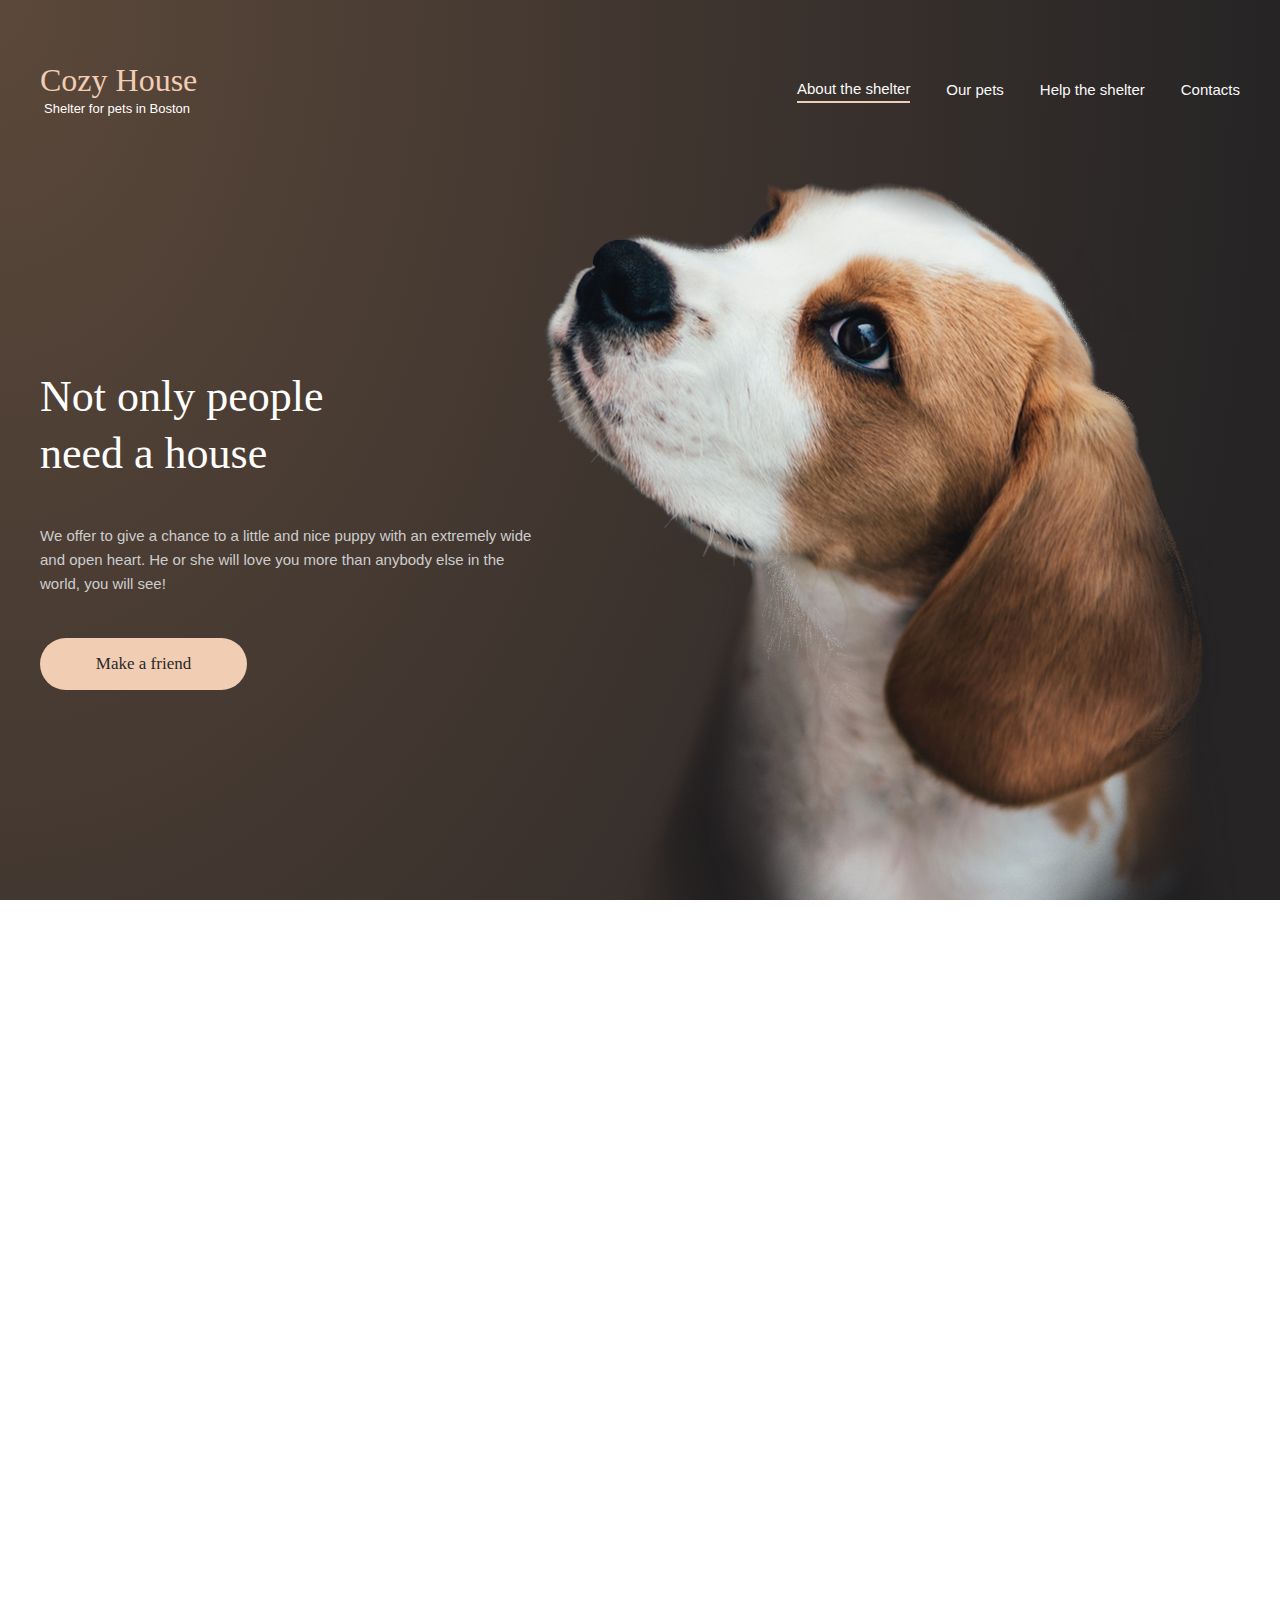
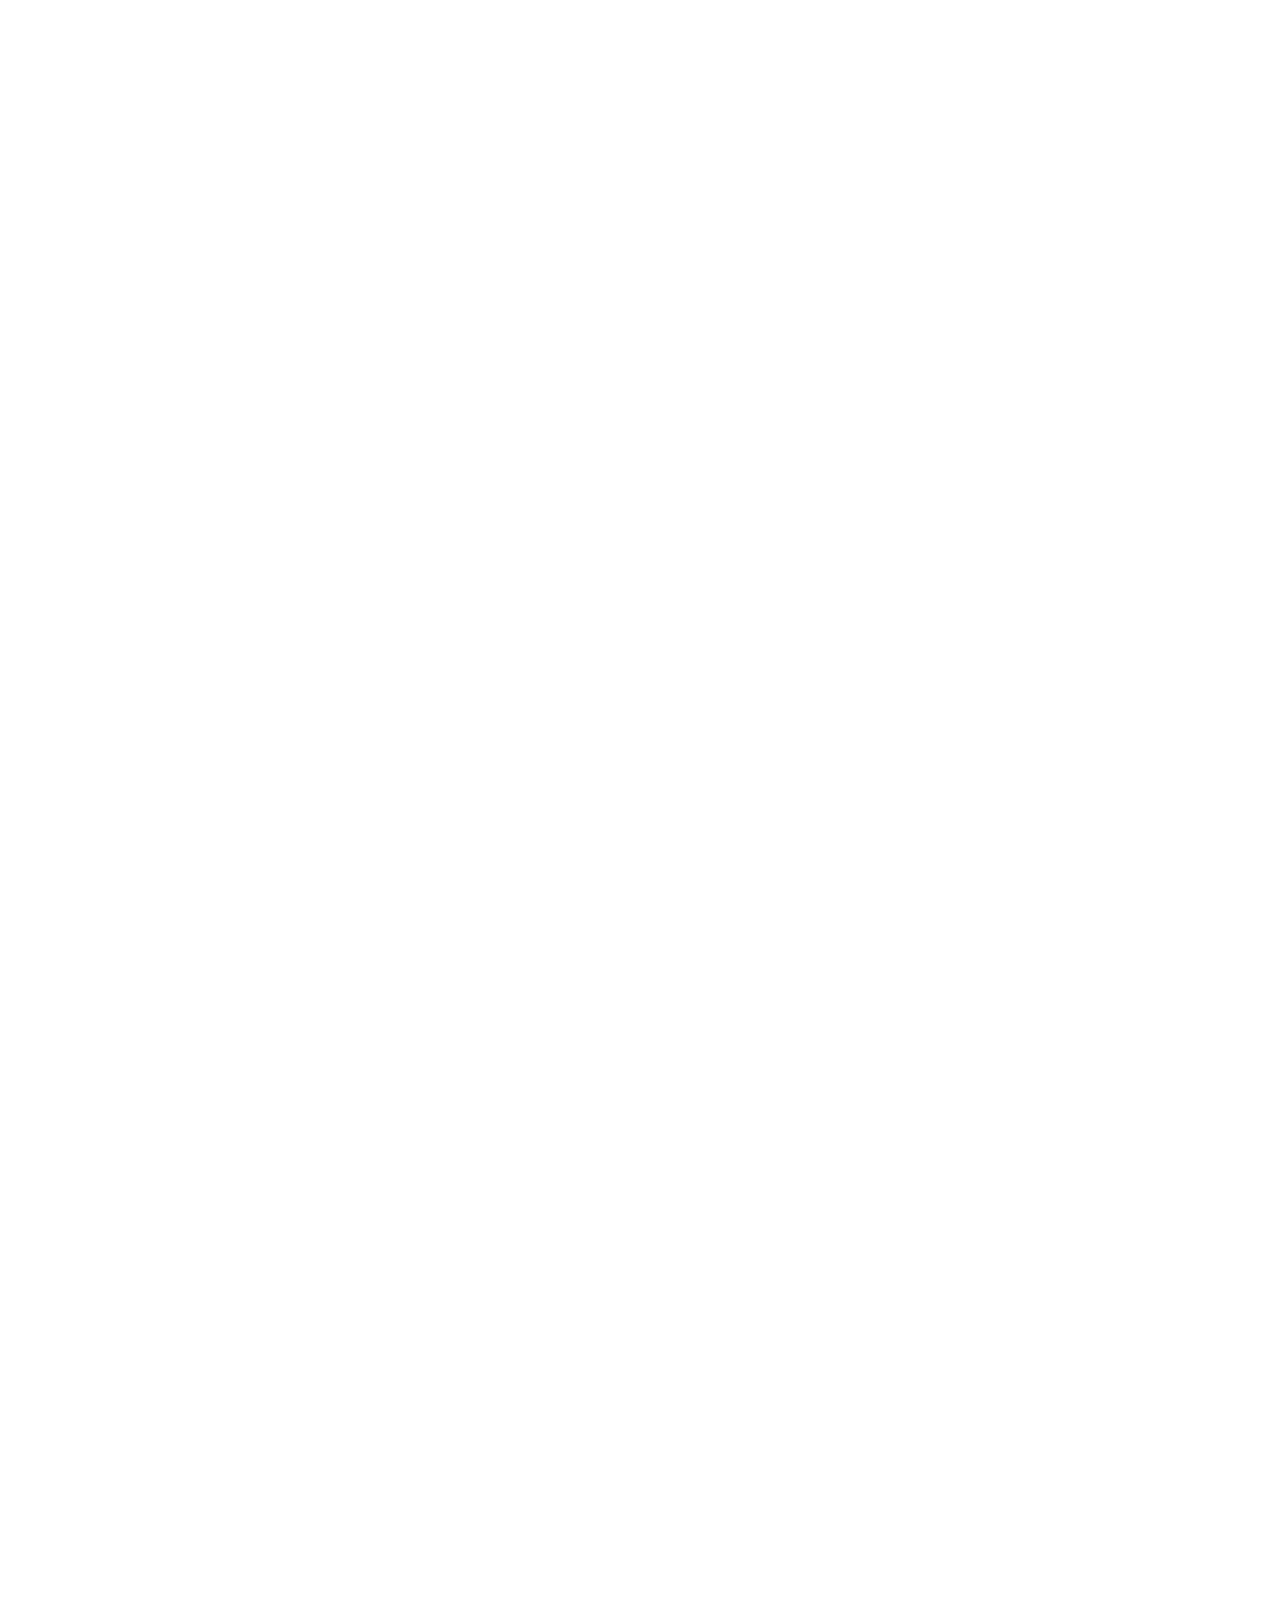
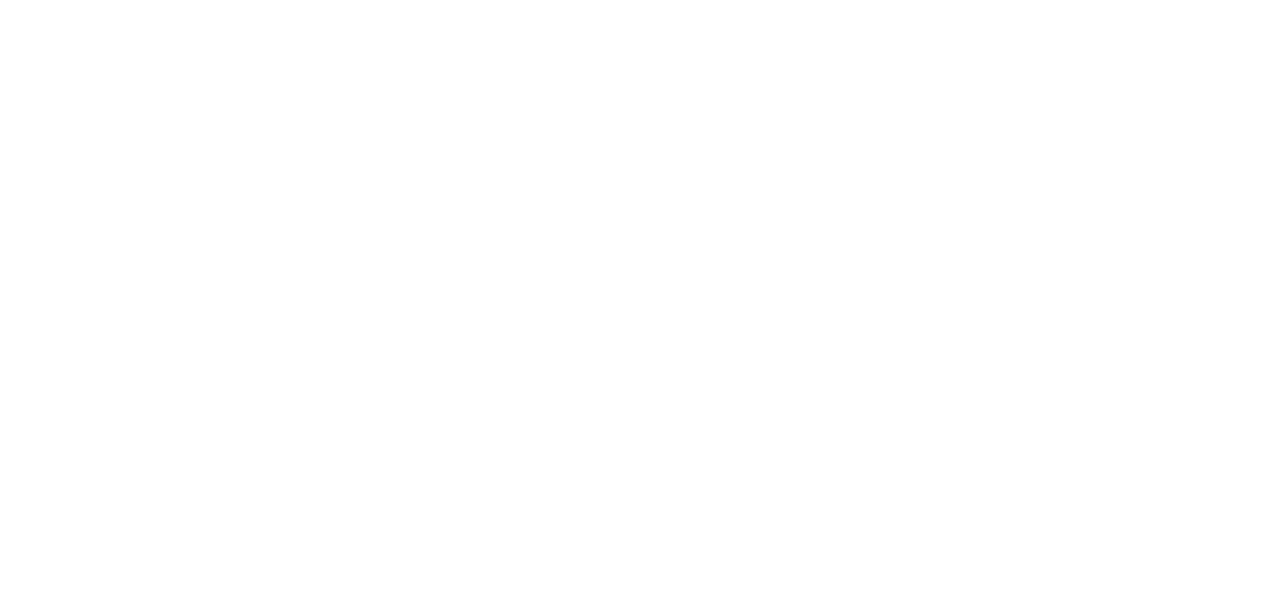
==== shelter/pages/main/index.html @ b79e20d1 "feat: add two pages" ====
<!DOCTYPE html>
<html lang="en">
  <head>
    <meta charset="UTF-8" />
    <meta http-equiv="X-UA-Compatible" content="IE=edge" />

    <meta name="viewport" content="width=device-width, initial-scale=1.0" />
    <link rel="stylesheet" href="/shelter/pages/main/normalisze.css" />
    <link rel="stylesheet" href="/shelter/pages/main/style.css" />
    <script src="/js/index.js" defer></script>
    <title>Shelter</title>
  </head>
  <body>
    <div class="site"> 

<div class="main_header">

  <header class="header">
    <div class="header_wrapp wrapper">
        <div class="header_logo"> 
          <a href="/shelter/pages/main/index.html">
           <span class="logo_title">Cozy House</span>
           <span class="header_descripton_logo">Shelter for pets in Boston</span>
          </a>
        </div>
        <nav class="header_nav">
          <div class="header_list">
          <ul class="header_list_ul list-reset">
            <li class="header_item border">
              <a href="" class="header_link">About the shelter</a>
            </li>
            <li class="header_item">
              <a href="/shelter/pages/pets/index.html" class="header_link">Our pets</a>
            </li>
            <li class="header_item">
              <a href="#help" class="header_link">Help the shelter</a>
            </li>
            <li class="header_item">
              <a href="#contacts" class="header_link">Contacts</a>
            </li>
          </ul></div>
        </nav>
      </div>
</header>
<div class="main_not_only_wrapper wrapper">
<div class="not_only">
  <div class="main_not_only">
    <div class="not_only_content_great"><h1 class="not_only_title">Not only people need a house</h1></div>
    <div class="not_only_description"><p class="not_only_title_descriptoin">We offer to give a chance to a little and nice puppy with an
      extremely wide and open heart. He or she will love you more than
      anybody else in the world, you will see!</p>
    
    </div>
    <button onclick="window.location.href = '#our_friends'" class='button not_only_button btn-reset not_only_button_text'>Make a friend</button>
  </div>
  <div class="main_foto_only"><img src="/shelter/assets/images/start-screen-puppy.png" class="header_dog" alt="dog"></div>
</div>
  
</div>

  <div class="main_wrapper_about">
  <div class="about">
    <div class="about_img"> <img src="/shelter/assets/images/about-pets.png" alt=""></div>
  <div class="about_text">
     <div class="about_title"><h3 class="about_title_text">About the shelter “Cozy House”</h3></div>
  <div class="about_description1"><p class="about_description1_text">Currently we have 121 dogs and 342 cats on our hands and statistics show that only 20% of them will find a family. The others will continue to live with us and will be waiting for a lucky chance to become dearly loved.</p></div>
  <div class="about_description2"><p class="about_description2_text">We feed our wards with the best food and make sure that they do not get sick, feel comfortable (including psychologically) and well. We are supported by 87 volunteers and 28 employees of various skill levels. About 12% of the animals are taken by the shelter staff. Taking care of the animals, they become attached to the pets and would hardly ever leave them alone.</p></div>
</div> 
</div>
</div>

<div class="main_wrapper_our_friends">
<div class="our_friends" id="our_friends">
  <div class="our_friends_title"><h4 class="our_friends_title_text">
    Our friends who
    are looking for a house</h4></div>

<div class="our_friend_slider">
  <div class="arrow"><img src="/shelter/assets/icons/Arrow.png" class="arrow_left_right" alt=""></div>
  
  
  <div class="card">
    <div class="our_friends_img"><img src="/shelter/assets/images/pets-katrine.png" alt=""></div>
  <p class="name">Katrine</p>
  <button class="button our_pets_slider_button">Learn more</button>
  
  
  </div>
  
  
    <div class="card">
      <div class="our_friends_img"><img src="/shelter/assets/images/pets-jennifer.png" alt=""></div>
    <p class="name">Jennifer</p>
    <button class="button our_pets_slider_button">Learn more</button>
    
    
    </div>
 
 
  
    <div class="card">
      <div class="our_friends_img"><img src="/shelter/assets/images/pets-woody.png" alt=""></div>
    <p class="name">Woody</p>
    <button class="button our_pets_slider_button our_pets_cad_text">Learn more</button>
    
    
    </div>
  
    <div class="arrow"><img src="/shelter/assets/icons/Arrow_right.png" class="arrow_left_right" alt=""></div>
</div>

<button onclick="window.location.href = '/shelter/pages/pets/index.html'" class="button our_pets_content_button">Get to know the restа</button>
</div>
</div>
<div class="main_wrapper_help">
<div class="help" id="help">
<div class="help_title">
  <h4 class="help_title_text">How you can help
    our shelter</h4>
</div>
<div class="help_list">
  <div class="help_item">
    <a href="#"><img src="/shelter/assets/icons/icon-pet-food.svg" class="help_img" alt=""></a>
    <p class="help_text_item">Pet food</p>
  </div>
  <div class="help_item">
    <a href="#"><img src="/shelter/assets/icons/icon-transportation.svg"  class="help_img" alt=""></a>
    <p class="text">Transportation</p>
  </div>
  <div class="help_item">
    <a href="#"><img src="/shelter/assets/icons/icon-toys.svg" class="help_img" alt=""></a>
    <p class="help_text_item">Toys          </p>
  </div>
  <div class="help_item">
    <a href="#"><img src="/shelter/assets/icons/icon-bowls-and-cups.svg" class="help_img" alt=""></a>
    <p class="help_text_item">
      Bowls and cups</p>
  </div>
  <div class="help_item">
    <a href="#"><img src="/shelter/assets/icons/icon-shampoos.svg"  class="help_img" alt=""></a>
    <p class="help_text_item">
      Shampoos
     </p>
  </div>
  <div class="help_item">
    <a href="#"><img src="/shelter/assets/icons/icon-vitamins.svg" class="help_img" alt=""></a>
    <p class="help_text_item">Vitamins</p>
  </div>
  <div class="help_item">
    <a href="#"><img src="/shelter/assets/icons/icon-medicines.svg"  class="help_img" alt=""></a>
    <p class="help_text_item">Medicines</p>
  </div>
  <div class="help_item">
    <a href="#"><img src="/shelter/assets/icons/icon-collars-leashes.svg" class="help_img" alt=""></a>
    <p class="help_text_item">Collars / leashes</p>
  </div>
  <div class="help_item">
    <a href="#"><img src="/shelter/assets/icons/icon-sleeping-area.svg" class="help_img" alt=""></a>
    <p class="help_text_item">Sleeping areas</p>
  </div>  
</div>
</div>
</div>

<div class="main_wrapper_donation">

<div class="in_addition">
<div class="donation_block">
<div class="donation_img"><img src="/shelter/assets/images/donation-dog.png" alt=""></div>
<div class="donation_content">
  <div class="donation_title"><h4 class="donation_title_text">You can also make a donation</h4></div>
  <div class="donation_subtitle"><p class="donation_subtitle_text"> Name of the bank / Type of bank account</p>
   </div>
<div class="donation_credit_card">
  <img src="/shelter/assets/icons/credit-card.svg" class="img_credit_card" alt="">
<a href="#">
  <p class="credit_text">8380 2880 8028 8791 7435</p>
</a>
</div>
 <div class="donation_legal_information"><p class="donation_legal_information_text"> Legal information and lorem ipsum dolor sit amet, consectetur adipiscing elit. Maecenas a ipsum at libero sagittis dignissim sed ac diam. Praesent ultrices maximus tortor et vulputate. Interdum et malesuada fames ac ante ipsum primis in faucibus. </p></div>

</div>
</div>
</div>
</div>

<div class="main_wrapper_footer">
  <div class="footer" id="contacts">
<div class="footer_contact">
  <div class="footer_contact_title">
    <h5 class="footer_contact_title_text">For questions and suggestions</h5>
  </div>
<div><a  class="mail" href="mailto:someone@yoursite.com">
  <img src="/shelter/assets/icons/icon-email.svg" class="futer_img_icon_mail" alt="">
  <p class="text_mail">email@shelter.com</p>
</a>
  
</div>
<div ><a class="phone" href="tel:+79001111111">
  <img src="/shelter/assets/icons/icon-phone.svg" class="futer_img_icon_phone"  alt="">
  <p class="text_phone">+13 674 567 75 54</p></a>
</div>
</div>

<div class="footer_location">
  <div class="footer_location_title"><h5 class="footer_location_title_text">We are waiting for your visit</h5>
  </div>

<div>
  <a class="footer_Boson" href="https://www.google.ru/maps">
  <img src="/shelter/assets/icons/pin.svg" class="footer_icon_pin" alt="">
  <p class="text_adderss">1 Central Street, Boston (entrance from the store)</p></a>
</div>
<div><a class="footer_london" href="https://www.google.ru/maps">
  <img src="/shelter/assets/icons/pin.svg"  class="footer_icon_pin" alt="">
  <p class="text_adderss">18 South Park, London </p></a>
</div>
</div>
<div class="footer_img_dog">
  <img src="/shelter/assets/images/footer-puppy.png" alt="">
</div>
  </div>
</div>
  </div>
 </div>  
</body>
</html>
---- shelter/pages/main/normalisze.css ----
/*! normalize.css v8.0.1 | MIT License | github.com/necolas/normalize.css */

/* Document
   ========================================================================== */

/**
 * 1. Correct the line height in all browsers.
 * 2. Prevent adjustments of font size after orientation changes in iOS.
 */

 html {
    line-height: 1.15; /* 1 */
    -webkit-text-size-adjust: 100%; /* 2 */
  }
  
  /* Sections
     ========================================================================== */
  
  /**
   * Remove the margin in all browsers.
   */
  
  body {
    margin: 0;
  }
  
  /**
   * Render the `main` element consistently in IE.
   */
  
  main {
    display: block;
  }
  
  /**
   * Correct the font size and margin on `h1` elements within `section` and
   * `article` contexts in Chrome, Firefox, and Safari.
   */
  
  h1 {
    font-size: 2em;
    margin: 0;
  }
  
  /* Grouping content
     ========================================================================== */
  
  /**
   * 1. Add the correct box sizing in Firefox.
   * 2. Show the overflow in Edge and IE.
   */
  
  hr {
    box-sizing: content-box; /* 1 */
    height: 0; /* 1 */
    overflow: visible; /* 2 */
  }
  
  /**
   * 1. Correct the inheritance and scaling of font size in all browsers.
   * 2. Correct the odd `em` font sizing in all browsers.
   */
  
  pre {
    font-family: monospace, monospace; /* 1 */
    font-size: 1em; /* 2 */
  }
  
  /* Text-level semantics
     ========================================================================== */
  
  /**
   * Remove the gray background on active links in IE 10.
   */
  
  a {
    background-color: transparent;
  }
  
  /**
   * 1. Remove the bottom border in Chrome 57-
   * 2. Add the correct text decoration in Chrome, Edge, IE, Opera, and Safari.
   */
  
  abbr[title] {
    border-bottom: none; /* 1 */
    text-decoration: underline; /* 2 */
    text-decoration: underline dotted; /* 2 */
  }
  
  /**
   * Add the correct font weight in Chrome, Edge, and Safari.
   */
  
  b,
  strong {
    font-weight: bolder;
  }
  
  /**
   * 1. Correct the inheritance and scaling of font size in all browsers.
   * 2. Correct the odd `em` font sizing in all browsers.
   */
  
  code,
  kbd,
  samp {
    font-family: monospace, monospace; /* 1 */
    font-size: 1em; /* 2 */
  }
  
  /**
   * Add the correct font size in all browsers.
   */
  
  small {
    font-size: 80%;
  }
  
  /**
   * Prevent `sub` and `sup` elements from affecting the line height in
   * all browsers.
   */
  
  sub,
  sup {
    font-size: 75%;
    line-height: 0;
    position: relative;
    vertical-align: baseline;
  }
  
  sub {
    bottom: -0.25em;
  }
  
  sup {
    top: -0.5em;
  }
  
  /* Embedded content
     ========================================================================== */
  
  /**
   * Remove the border on images inside links in IE 10.
   */
  
  img {
    border-style: none;
  }
  
  /* Forms
     ========================================================================== */
  
  /**
   * 1. Change the font styles in all browsers.
   * 2. Remove the margin in Firefox and Safari.
   */
  
  button,
  input,
  optgroup,
  select,
  textarea {
    font-family: inherit; /* 1 */
    font-size: 100%; /* 1 */
    line-height: 1.15; /* 1 */
    margin: 0; /* 2 */
  }
  
  /**
   * Show the overflow in IE.
   * 1. Show the overflow in Edge.
   */
  
  button,
  input { /* 1 */
    overflow: visible;
  }
  
  /**
   * Remove the inheritance of text transform in Edge, Firefox, and IE.
   * 1. Remove the inheritance of text transform in Firefox.
   */
  
  button,
  select { /* 1 */
    text-transform: none;
  }
  
  /**
   * Correct the inability to style clickable types in iOS and Safari.
   */
  
  button,
  [type="button"],
  [type="reset"],
  [type="submit"] {
    -webkit-appearance: button;
  }
  
  /**
   * Remove the inner border and padding in Firefox.
   */
  
  button::-moz-focus-inner,
  [type="button"]::-moz-focus-inner,
  [type="reset"]::-moz-focus-inner,
  [type="submit"]::-moz-focus-inner {
    border-style: none;
    padding: 0;
  }
  
  /**
   * Restore the focus styles unset by the previous rule.
   */
  
  button:-moz-focusring,
  [type="button"]:-moz-focusring,
  [type="reset"]:-moz-focusring,
  [type="submit"]:-moz-focusring {
    outline: 1px dotted ButtonText;
  }
  
  /**
   * Correct the padding in Firefox.
   */
  
  fieldset {
    padding: 0.35em 0.75em 0.625em;
  }
  
  /**
   * 1. Correct the text wrapping in Edge and IE.
   * 2. Correct the color inheritance from `fieldset` elements in IE.
   * 3. Remove the padding so developers are not caught out when they zero out
   *    `fieldset` elements in all browsers.
   */
  
  legend {
    box-sizing: border-box; /* 1 */
    color: inherit; /* 2 */
    display: table; /* 1 */
    max-width: 100%; /* 1 */
    padding: 0; /* 3 */
    white-space: normal; /* 1 */
  }
  
  /**
   * Add the correct vertical alignment in Chrome, Firefox, and Opera.
   */
  
  progress {
    vertical-align: baseline;
  }
  
  /**
   * Remove the default vertical scrollbar in IE 10+.
   */
  
  textarea {
    overflow: auto;
  }
  
  /**
   * 1. Add the correct box sizing in IE 10.
   * 2. Remove the padding in IE 10.
   */
  
  [type="checkbox"],
  [type="radio"] {
    box-sizing: border-box; /* 1 */
    padding: 0; /* 2 */
  }
  
  /**
   * Correct the cursor style of increment and decrement buttons in Chrome.
   */
  
  [type="number"]::-webkit-inner-spin-button,
  [type="number"]::-webkit-outer-spin-button {
    height: auto;
  }
  
  /**
   * 1. Correct the odd appearance in Chrome and Safari.
   * 2. Correct the outline style in Safari.
   */
  
  [type="search"] {
    -webkit-appearance: textfield; /* 1 */
    outline-offset: -2px; /* 2 */
  }
  
  /**
   * Remove the inner padding in Chrome and Safari on macOS.
   */
  
  [type="search"]::-webkit-search-decoration {
    -webkit-appearance: none;
  }
  
  /**
   * 1. Correct the inability to style clickable types in iOS and Safari.
   * 2. Change font properties to `inherit` in Safari.
   */
  
  ::-webkit-file-upload-button {
    -webkit-appearance: button; /* 1 */
    font: inherit; /* 2 */
  }
  
  /* Interactive
     ========================================================================== */
  
  /*
   * Add the correct display in Edge, IE 10+, and Firefox.
   */
  
  details {
    display: block;
  }
  
  /*
   * Add the correct display in all browsers.
   */
  
  summary {
    display: list-item;
  }
  
  /* Misc
     ========================================================================== */
  
  /**
   * Add the correct display in IE 10+.
   */
  
  template {
    display: none;
  }
  
  /**
   * Add the correct display in IE 10.
   */
  
  [hidden] {
    display: none;
  }
---- shelter/pages/main/style.css ----
*{
  margin: 0;
  padding: 0;
}

*,
*::after,
*::before {
  box-sizing: border-box;
} 
html,
body {

  font-weight: normal;
  overflow-x: hidden;/*убирает скачёк при выключении модалки*/
  width: 100%;
  height: 100%;
}


img {
  width: 100%;
  height: 100%;
  object-fit: contain; /*не меняло пропорции и сохраняло соотношение сторон */
  flex-shrink: 0; /*избежать икажения изоьражения*/
}
a {
  text-decoration: none; /*убрать подчёркивание*/
  color: inherit; /* брал родительские значения */
}
button,
input {
  outline: none; /*убираем рамку*/
  border: none;
  cursor: pointer;
}

.list-reset{
  list-style-type: none;
}
.btn-reset{

  border: none;
  background-color: transparent;
  cursor: pointer;
}

.site{
  margin: 0 auto;
  max-width: 1280px;
  width: 100%;
}
.main_header{

  width: 1280px;
  height: 908px;
  background: radial-gradient(100% 215.42% at 0% 0%, #5B483A 0%, #262425 100%) /* warning: gradient uses a rotation that is not supported by CSS and may not behave as expected */,
  linear-gradient(0deg, #211F20, #211F20);
}
.header{
  margin: 0 auto;
  width: 100%;
  
}
.header_wrapp{
  width: 1200px;
  padding-top: 60px;
  margin-left: 40px;
  margin-right: 40px;
  margin-bottom: 60px;
  height: 120px;
  display: flex;
  justify-content: space-between;
  align-items: center;
}
.header_list{
  width: 443px;
  height: 27px;
  }
  
  .header_list_ul{

    display: flex;
    align-items: center;
    justify-content: space-between;
   
    }
 
    .header_link{
      font-family: 'Arial';
font-style: normal;
    font-weight: 400;
    font-size: 15px;
    line-height: 160%;  
    color: #FAFAFA; 
    }

    .header_item:hover{
      border-bottom: 2px solid #F1CDB3;
    }
    .border{
      border-bottom: 2px solid #F1CDB3;
    }
    .logo_title{
      display:block;
      font-family: 'Georgia';
        font-style: normal;
      font-weight: 400;
      font-size: 32px;
      color: #F1CDB3;}

      .header_descripton_logo{
        font-family: 'Arial';
font-style: normal;
        font-weight: 400;
        font-size: 13px;
        line-height: 15px;
        color: #FFFFFF;
        padding-left:4px;
        }
 
.main_not_only_wrapper{


width: 1280px;
height:728px

}
.not_only{
  margin: 0 auto;
  width: 1200px;
  height:728px;
display: flex;
justify-content: space-between;
}
.main_not_only{
width: 502px;

}

.main_foto_only{
 
width: 698px;
height: 728px;

} 
.not_only_content_great{
  width: 310px;
  height: 114px;
margin-top: 188px;
margin-bottom: 42px;
}
.not_only_title{
  font-family: 'Georgia';
font-style: normal;
  font-weight: 400;
  font-size: 44px;
  line-height: 130%;
color: #FFFFFF;
}
.not_only_description{
  margin-bottom: 42px;
}
.not_only_title_descriptoin{
  font-family: 'Arial';
font-style: normal;
  font-weight: 400;
font-size: 15px;
line-height: 160%;
color: #CDCDCD;

}
.not_only_button{
  width: 207px;
  height: 52px;
  background: rgba(241, 205, 179, 1);
border-radius: 100px;
}

.not_only_button_text{
  font-family: 'Georgia';
font-style: normal;
  font-weight: 400;
font-size: 17px;
line-height: 130%;
color: #292929;
}

.not_only_button:hover{
  background-color: #fff;
  border: 2px solid #F1CDB3;
  box-sizing: border-box;
}

.main_wrapper_about{
 
  
  width: 1280px;
height:588px;
background: #FFFFFF;
}

.about{
  padding-top: 80px;
   margin: 0 auto;
  width: 1200px;
  height:588px;
  display: flex;
}
.about_img{
  width: 300px;
  height: 408px;
margin-left: 175px;
margin-right: 120px;
}
.about_text{
  width: 430px;
  height: 380px;
}
.about_title{
  width: 370px;
  height: 90px;
  margin-bottom: 25px;
}
.about_title_text{
  font-family: 'Georgia';
font-style: normal;
  font-weight: 400;
font-size: 35px;
line-height: 130%;
color: #545454;

}
.about_description1{

  margin-bottom: 25px;
  width: 430px;
  height: 96px;
}

.about_description1_text{
  font-family: 'Arial';
font-style: normal;
  font-weight: 400;
  font-size: 15px;
  line-height: 160%;
  
  color: #4C4C4C;
}
.about_description2{

  width: 430px;
  height: 144px;
}

.about_description2_text{
  font-family: 'Arial';
font-style: normal;
  font-weight: 400;
  font-size: 15px;
  line-height: 160%;
  color: #4C4C4C;
}
.main_wrapper_our_friends{
  width: 1280px;
height:877px;
  
background: #F6F6F6;
}
.our_friends{
 
  margin: 0 auto;
 width: 1200px;
 height:877px;

}
.our_friends_title{
  display: flex;
align-items: center;
text-align: center;
letter-spacing: 0.06em;
  width: 400px;
  height: 170px;
  margin-left: 400px;
padding-top: 80px;
margin-bottom: 60px;
}
.our_friends_title_text{
  font-family: 'Georgia';
font-style: normal;
  font-weight: 400;
font-size: 35px;
line-height: 130%;
letter-spacing: 0.06em;

color: #545454;
}
.our_friend_slider{
  margin-bottom: 60px;
display: flex;
justify-content: space-between;
align-items: center;
  width: 1200px;
  height: 435px;
}
.card{
  display: flex;
  flex-direction: column;
  justify-content: center;
  align-items: center;
  width: 270px;
  height: 435px;
  background-color:#FAFAFA;
  border-radius: 9px;
}
.card:hover{
  background-color:rgb(123, 90, 67);
  cursor: pointer;
}
.our_friends_img{width: 270px;
height: 270px;
margin-bottom: 30px;

}
.name{
  font-family: 'Georgia';
font-style: normal;
  margin-bottom: 37px;
  font-weight: 400;
  font-size: 20px;
  line-height: 23px;
  color: #545454;
}
.arrow{
 display: flex;
 align-items: center;
 justify-content: center;
  width: 52px;
  height: 52px;
  border: 2px solid #F1CDB3;
  box-sizing: border-box;
  border-radius: 100px;
}
.arrow:hover{
  border: 2px solid #cac7c7;
}
.arrow_left_right{
  width: 16px;
  height: 6px;
}

.our_pets_slider_button{
  font-family: 'Georgia';
font-style: normal;
  width:  187px;
  height: 52px;
  border: 2px solid rgba(241, 205, 179, 1);
  border-radius: 100px;
  background-color: transparent;
}
.our_pets_slider_button:hover{
  background-color: rgba(241, 205, 179, 1);
  border: 2px solid #FFFFFF;
}
.our_pets_cad_text{
  font-family: 'Georgia';
font-style: normal;
  font-weight: 400;
  font-size: 17px;
  line-height: 130%;
  color: #292929;
}
.our_pets_content_button{
  font-family: 'Georgia';
font-style: normal;
  margin-left: 470px;
  width: 261px;
height: 52px;
left: 470px;
top: 645px;
background: #F1CDB3;
border-radius: 100px;
}
.our_pets_content_button:hover{
  background: #FAFAFA;
  border: 2px solid #F1CDB3;
}
.main_wrapper_help{
  width: 1280px;
height:610px;
background:#FFFFFF;
}
.help{
  padding-top: 80px;
  margin: 0 auto;
  width: 1200px;
  height:588px
}
.help_title{
  display: flex;
align-items: center;
text-align: center;
letter-spacing: 0.06em;
  width: 308px;
  height: 90px;
 
  margin-left: 446px;
  margin-bottom: 60px;
}
.help_title_text{
  font-family: 'Georgia';
font-style: normal;
  font-weight: 400;
font-size: 35px;
line-height: 130%;
}
.help_list{
  display: flex;
  flex-wrap: wrap;
  justify-content: space-between;
  align-items: center;
  margin: 0 auto;
  width: 1026px;
  height: 281px;
}
.help_img{
  width: 60px;
  height: 60px;
  margin-bottom: 30px;
}
.help_list{
 margin-right: 120px; 
 display: flex;
    justify-content: center;
    flex-wrap: wrap;
     row-gap: 55px;
    column-gap:120px;
}
.help_item{
  display: flex;
  justify-content: center;
  align-items: center;
  flex-direction: column;
}
.texhelp_text_item{
  font-family: 'Georgia';
font-style: normal;
  font-weight: 400;
font-size: 20px;
line-height: 115%;


display: flex;
align-items: center;
text-align: center;
letter-spacing: 0.06em;
}
.main_wrapper_donation{
 
  
  width: 1280px;
height:462px;
background: #F6F6F6;
}

.in_addition{
   margin: 0 auto;
  padding-top: 80px;
  
  width: 1200px;
  height:462px;
  display: flex;}
  
  .donation_block{
    display: flex;
    justify-content: space-between;
    align-items: center;
    margin-left: 143px;
    width: 915px;
    height: 282px;
  }
  .img_credit_card{
    
    width: 30px;
    height: 23px;
  }
  .credit_text{
  
    font-weight: 400;
font-size: 20px;
line-height: 115%;

display: flex;
align-items: center;
letter-spacing: 0.06em;
color: #545454;
  }
  .donation_content{
    width: 300px;
    height: 282px;
  }
  .donation_img{
    width: 505px;
    height: 261px;
  }
  .donation_title{
    width: 300px;
    height: 90px;
    margin-bottom: 20px;
  }
  .donation_title_text{
    font-weight: 400;
    font-size: 35px;
    line-height: 130%;
    color: #545454;
  }
  .donation_subtitle{
padding-bottom: 20px;
  }
  .donation_subtitle_text{
    font-family: 'Georgia';
font-style: normal;
    font-weight: 400;
    font-size: 15px;
    line-height: 110%;
    color: #545454;
  }
  .donation_credit_card{
    width: 300px;
    height: 43px;
    display: flex;
    justify-content: space-around;
    align-items: center;
    background: #F1CDB3;
border-radius: 9px;
margin-bottom:30px ;
  }
  .donation_legal_information{
    width: 380px;
    height: 72px;

  }
  .donation_legal_information_text{
    font-family: 'Arial';
font-style: italic;
    font-weight: 400;
font-size: 12px;
line-height: 18px;
color: #B2B2B2;}

.main_wrapper_footer{
width: 1280px;
height:350px;
background: radial-gradient(100% 215.42% at 0% 0%, #5B483A 0%, #262425 100%) /* warning: gradient uses a rotation that is not supported by CSS and may not behave as expected */,
  linear-gradient(0deg, #211F20, #211F20);
}
.footer{
  padding-top: 40px;
  margin: 0 auto;
  width: 1200px;
  height:350px;
  display: flex;
  align-items: center;
  justify-content: space-between;
}
.footer_contact{
  width: 278px;
  height: 234px;
  display: flex;
flex-direction: column;
justify-content: space-around;
}
.footer_location{
  width: 300px;
  height: 234px;
  display: flex;
flex-direction: column;
justify-content: space-around;
}
.footer_img_dog{
  width: 300px;
  height: 310px;
}
.footer_contact_title{
width: 278px;
height: 90px;

}
.footer_contact_title_text{
  font-family: 'Georgia';
font-style: normal;
  font-weight: 400;
  font-size: 35px;
  line-height: 130%;
  letter-spacing: 0.05em;
  color: #FFFFFF;
}

.footer_location_title{
  width: 270px;
  height: 90px;
 
}
.footer_location_title_text{
  font-family: 'Georgia';
  font-style: normal;
  font-weight: 400;
  font-size: 35px;
  line-height: 130%;
  /* or 45px */
  
  letter-spacing: 0.06em;
  
  /* color-light-xl */
  
  color: #FFFFFF;}
.mail{
  display: flex;
}
.text_mail{
  font-family: 'Georgia';
    font-style: normal;
  font-size: 20px;
line-height: 115%;
letter-spacing: 0.06em;
color: #F1CDB3;
}
.futer_img_icon_mail{
  margin-right: 20px;
  width: 40px;
  height: 26px;
}
.phone{
  display: flex;
}
.text_phone{
  font-weight: 400;
font-size: 20px;
line-height: 115%;

letter-spacing: 0.06em;

color: #F1CDB3;
}
.footer_london{
  display: flex;
}
.footer_Boson{
  display: flex;
}
.futer_img_icon_phone{
  margin-right: 20px;
  width: 40px;
  height: 32px;

}
.footer_icon_pin{
  margin-right: 20px;
  width: 22px;
  height: 32px;
}
.text_adderss{font-family: 'Georgia';
  font-style: normal;
  font-weight: 400;
font-size: 20px;
line-height: 115%;
/* or 23px */

letter-spacing: 0.06em;

/* color-primary */

color: #F1CDB3;
}
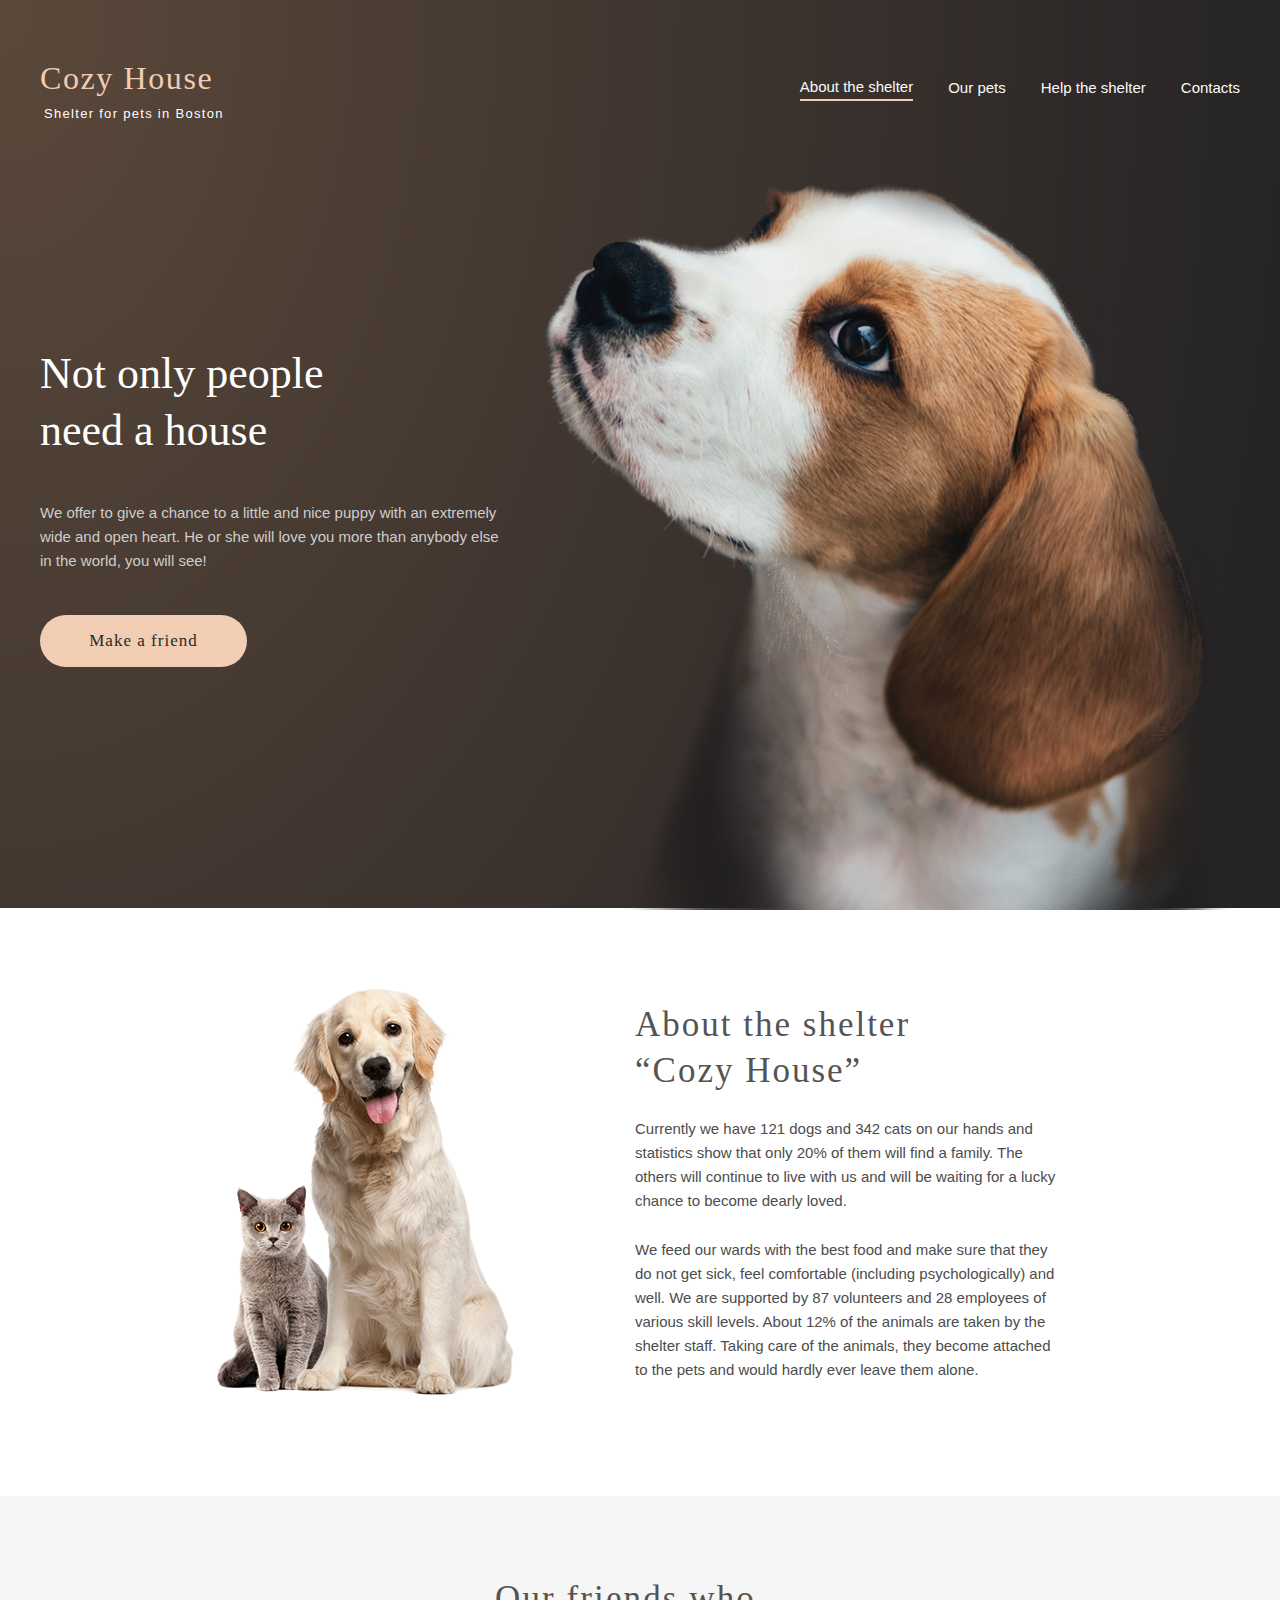
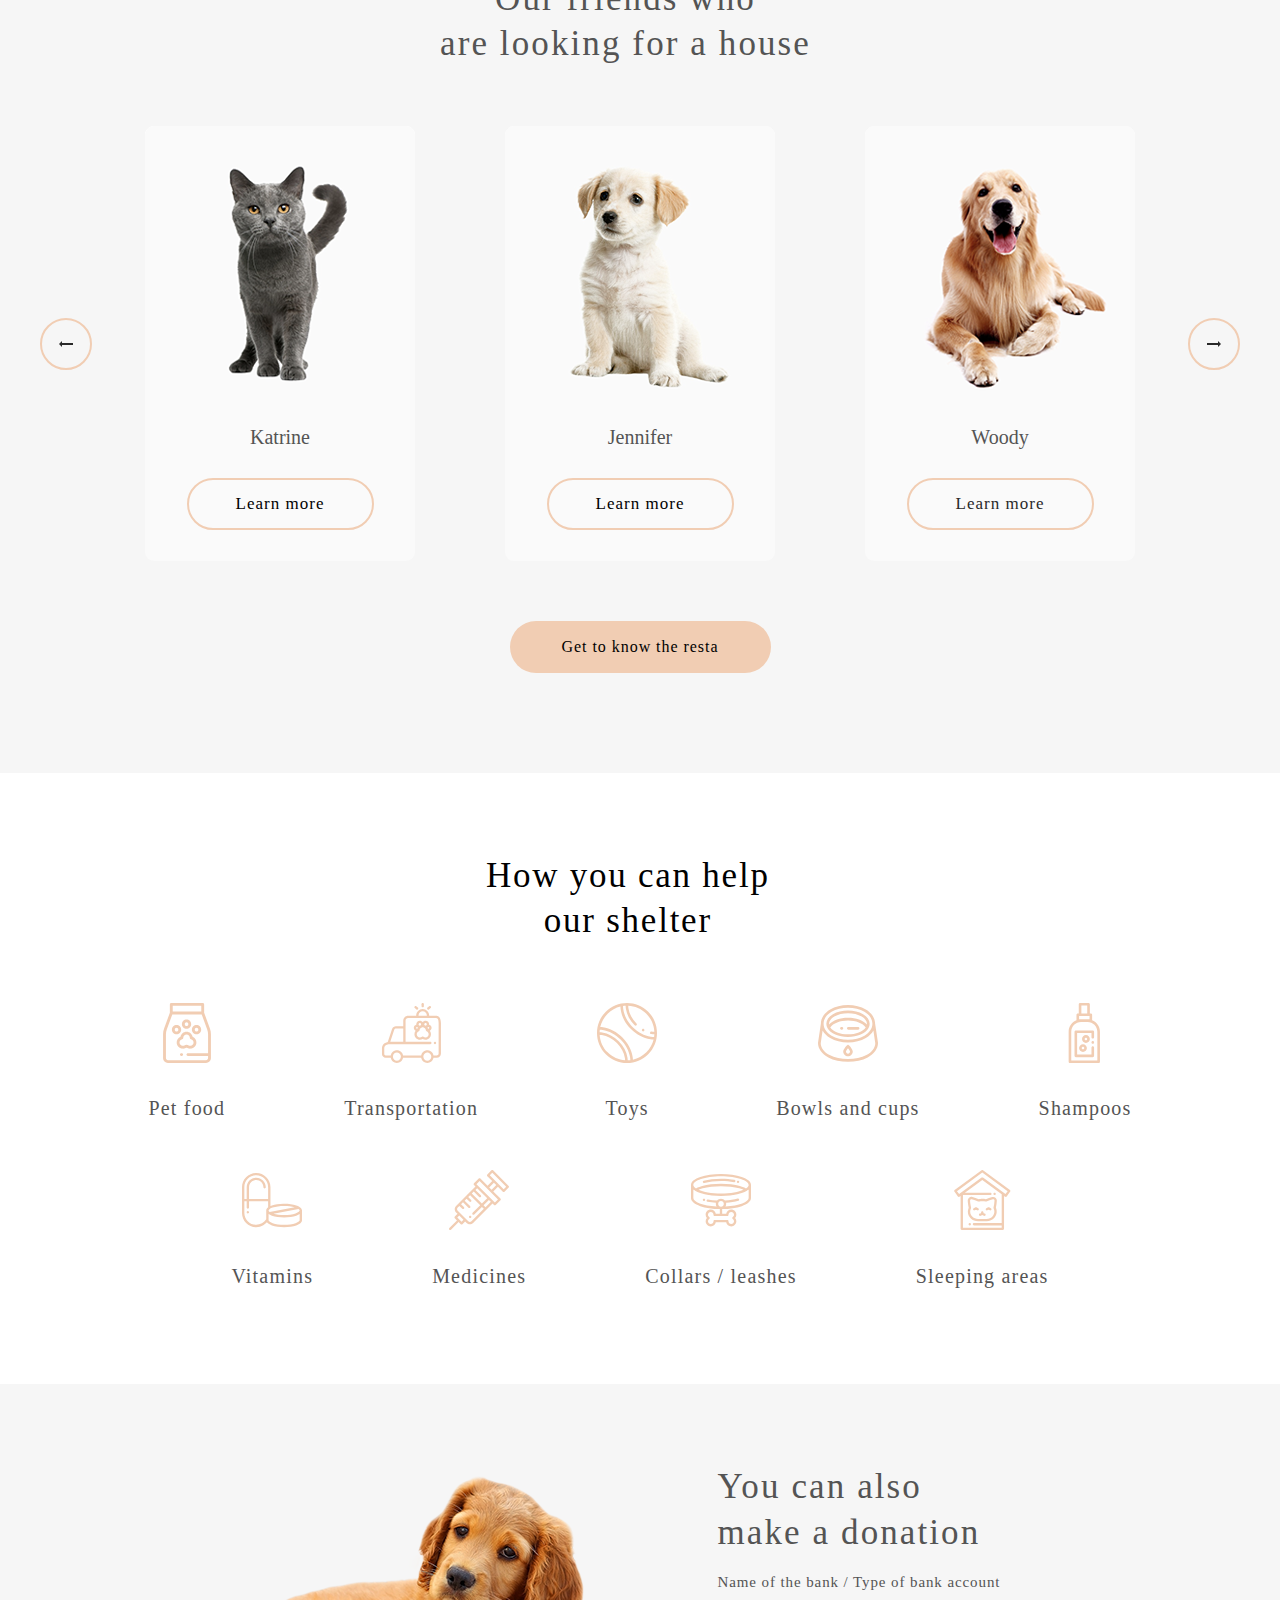
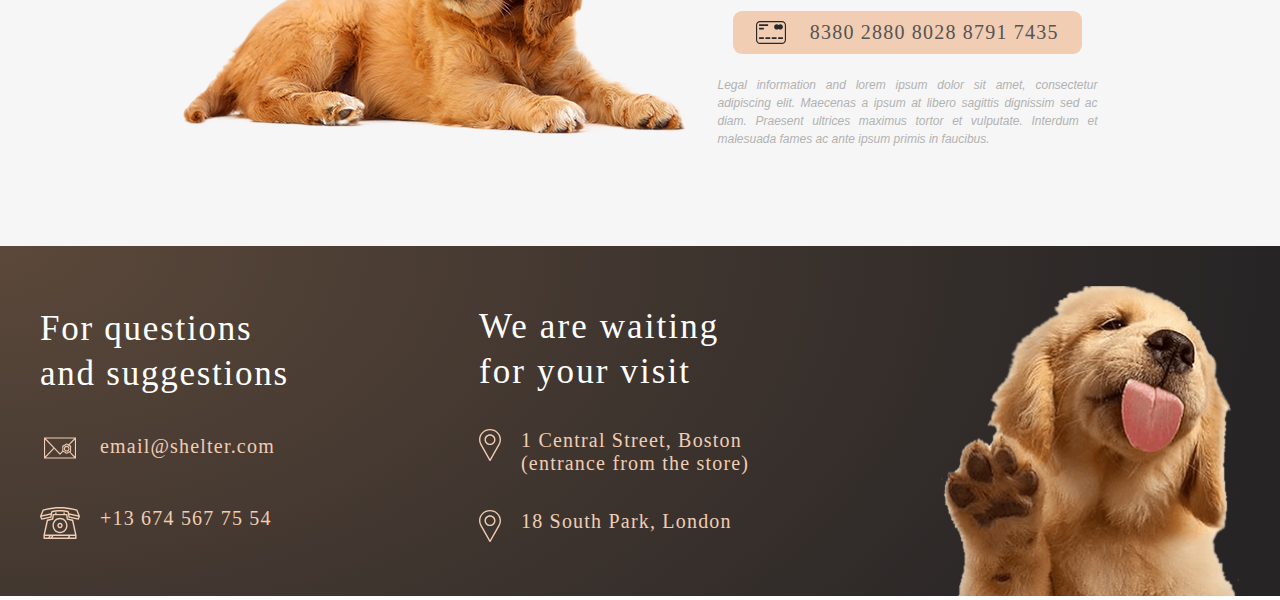
==== commit b22c6db6: "feat:add adaptive 768 320" ====
--- a/shelter/pages/main/index.html
+++ b/shelter/pages/main/index.html
@@ -1,161 +1,178 @@
 <!DOCTYPE html>
 <html lang="en">
-  <head>
-    <meta charset="UTF-8" />
-    <meta http-equiv="X-UA-Compatible" content="IE=edge" />
-
-    <meta name="viewport" content="width=device-width, initial-scale=1.0" />
-    <link rel="stylesheet" href="/shelter/pages/main/normalisze.css" />
-    <link rel="stylesheet" href="/shelter/pages/main/style.css" />
-    <script src="/js/index.js" defer></script>
-    <title>Shelter</title>
-  </head>
-  <body>
-    <div class="site"> 
-
-<div class="main_header">
-
-  <header class="header">
-    <div class="header_wrapp wrapper">
-        <div class="header_logo"> 
-          <a href="/shelter/pages/main/index.html">
-           <span class="logo_title">Cozy House</span>
-           <span class="header_descripton_logo">Shelter for pets in Boston</span>
-          </a>
+
+<head>
+  <meta charset="UTF-8" />
+  <meta http-equiv="X-UA-Compatible" content="IE=edge" />
+
+  <meta name="viewport" content="width=device-width, initial-scale=1.0" />
+  <link rel="stylesheet" href="normalisze.css" />
+  <link rel="stylesheet" href="style.css" />
+  <script src="index.js" defer></script>
+  <title>Shelter</title>
+</head>
+
+<body>
+  <div class="site">
+
+    <div class="main_header">
+      <header class="header">
+        <div class="header_wrapp wrapper">
+          <div class="header_logo">
+            <a href="index.html">
+              <span class="logo_title">Cozy House</span>
+              <span class="header_descripton_logo">Shelter for pets in Boston</span>
+            </a>
+          </div>
+          <button class="burger">
+            <span class="burger_line"></span>
+            <span class="burger_line"></span>
+            <span class="burger_line"></span>
+          </button>
+          <nav class="header_nav">
+            <div class="header_list">
+              <ul class="header_list_ul list-reset">
+                <li class="header_item border">
+                  <a href="" class="header_link">About the shelter</a>
+                </li>
+                <li class="header_item">
+                  <a href="../pets/index.html" class="header_link">Our pets</a>
+                </li>
+                <li class="header_item">
+                  <a href="#help" class="header_link">Help the shelter</a>
+                </li>
+                <li class="header_item">
+                  <a href="#contacts" class="header_link">Contacts</a>
+                </li>
+              </ul>
+            </div>
+          </nav>
         </div>
-        <nav class="header_nav">
-          <div class="header_list">
-          <ul class="header_list_ul list-reset">
-            <li class="header_item border">
-              <a href="" class="header_link">About the shelter</a>
-            </li>
-            <li class="header_item">
-              <a href="/shelter/pages/pets/index.html" class="header_link">Our pets</a>
-            </li>
-            <li class="header_item">
-              <a href="#help" class="header_link">Help the shelter</a>
-            </li>
-            <li class="header_item">
-              <a href="#contacts" class="header_link">Contacts</a>
-            </li>
-          </ul></div>
-        </nav>
+      </header>
+
+      <div class="main_not_only_wrapper wrapper">
+        <div class="not_only">
+          <div class="main_not_only">
+            <div class="not_only_content_great">
+              <h1 class="not_only_title">Not only people need a house</h1>
+            </div>
+            <div class="not_only_description">
+              <p class="not_only_title_descriptoin">We&nbsp;offer to&nbsp;give a&nbsp;chance to&nbsp;a&nbsp;little and
+                nice puppy with an&nbsp;extremely wide and open heart. He&nbsp;or&nbsp;she will love you more than
+                anybody else in&nbsp;the world, you will see!</p>
+
+            </div>
+            <button onclick="window.location.href = '#our_friends'"
+              class='button not_only_button btn-reset not_only_button_text'>Make a friend</button>
+          </div>
+          <div class="main_foto_only"><img src="../../assets/images/start-screen-puppy.png" class="header_dog"
+              alt="dog"></div>
+        </div>
       </div>
-</header>
-<div class="main_not_only_wrapper wrapper">
-<div class="not_only">
-  <div class="main_not_only">
-    <div class="not_only_content_great"><h1 class="not_only_title">Not only people need a house</h1></div>
-    <div class="not_only_description"><p class="not_only_title_descriptoin">We offer to give a chance to a little and nice puppy with an
-      extremely wide and open heart. He or she will love you more than
-      anybody else in the world, you will see!</p>
+    </div>
+
+    <div class="main_wrapper_about">
+      <div class="about">
+        <div class="about_img"> <img src="../../assets/images/about-pets.png" alt=""></div>
+        <div class="about_text">
+          <div class="about_title">
+            <h class="about_title_text">About the shelter<br /> “Cozy House”</h3>
+          </div>
+          <div class="about_description1">
+            <p class="about_description_text">Currently we have 121 dogs and 342 cats on our hands and statistics show
+              that only 20% of them will find a family. The others will continue to live with us and will be waiting for
+              a lucky chance to become dearly loved.</p>
+          </div>
+          <div class="about_description2">
+            <p class="about_description_text">We feed our wards with the best food and make sure that they do not get
+              sick, feel comfortable (including psychologically) and well. We are supported by 87 volunteers and 28
+              employees of various skill levels. About 12% of the animals are taken by the shelter staff. Taking care of
+              the animals, they become attached to the pets and would hardly ever leave them alone.</p>
+          </div>
+        </div>
+      </div>
+    </div>
     
-    </div>
-    <button onclick="window.location.href = '#our_friends'" class='button not_only_button btn-reset not_only_button_text'>Make a friend</button>
-  </div>
-  <div class="main_foto_only"><img src="/shelter/assets/images/start-screen-puppy.png" class="header_dog" alt="dog"></div>
-</div>
-  
-</div>
-
-  <div class="main_wrapper_about">
-  <div class="about">
-    <div class="about_img"> <img src="/shelter/assets/images/about-pets.png" alt=""></div>
-  <div class="about_text">
-     <div class="about_title"><h3 class="about_title_text">About the shelter “Cozy House”</h3></div>
-  <div class="about_description1"><p class="about_description1_text">Currently we have 121 dogs and 342 cats on our hands and statistics show that only 20% of them will find a family. The others will continue to live with us and will be waiting for a lucky chance to become dearly loved.</p></div>
-  <div class="about_description2"><p class="about_description2_text">We feed our wards with the best food and make sure that they do not get sick, feel comfortable (including psychologically) and well. We are supported by 87 volunteers and 28 employees of various skill levels. About 12% of the animals are taken by the shelter staff. Taking care of the animals, they become attached to the pets and would hardly ever leave them alone.</p></div>
-</div> 
-</div>
-</div>
-
 <div class="main_wrapper_our_friends">
 <div class="our_friends" id="our_friends">
   <div class="our_friends_title"><h4 class="our_friends_title_text">
-    Our friends who
+  Our friends who<br />
     are looking for a house</h4></div>
 
 <div class="our_friend_slider">
-  <div class="arrow"><img src="/shelter/assets/icons/Arrow.png" class="arrow_left_right" alt=""></div>
-  
-  
+  <div class="arrow arrow_left_our"><img src="../../assets/icons/Arrow.png" class="arrow_left_right" alt=""></div>
   <div class="card">
-    <div class="our_friends_img"><img src="/shelter/assets/images/pets-katrine.png" alt=""></div>
+    <div class="our_friends_img"><img src="../../assets/images/pets-katrine.png" alt=""></div>
   <p class="name">Katrine</p>
   <button class="button our_pets_slider_button">Learn more</button>
-  
-  
-  </div>
-  
-  
-    <div class="card">
-      <div class="our_friends_img"><img src="/shelter/assets/images/pets-jennifer.png" alt=""></div>
+
+  </div>
+
+    <div class="card card_gennifer">
+      <div class="our_friends_img"><img src="../../assets/images/pets-jennifer.png" alt=""></div>
     <p class="name">Jennifer</p>
     <button class="button our_pets_slider_button">Learn more</button>
     
-    
     </div>
  
- 
-  
-    <div class="card">
-      <div class="our_friends_img"><img src="/shelter/assets/images/pets-woody.png" alt=""></div>
+    <div class="card card_woody">
+      <div class="our_friends_img"><img src="../../assets/images/pets-woody.png" alt=""></div>
     <p class="name">Woody</p>
     <button class="button our_pets_slider_button our_pets_cad_text">Learn more</button>
-    
-    
     </div>
   
-    <div class="arrow"><img src="/shelter/assets/icons/Arrow_right.png" class="arrow_left_right" alt=""></div>
-</div>
-
-<button onclick="window.location.href = '/shelter/pages/pets/index.html'" class="button our_pets_content_button">Get to know the restа</button>
-</div>
-</div>
+    <div class="arrow"><img src="../../assets/icons/Arrow_right.png" class="arrow_left_right" alt=""></div>
+</div>
+
+<button onclick="window.location.href = '../pets/index.html'" class="button our_pets_content_button">Get to know the restа</button>
+</div>
+</div>
+
 <div class="main_wrapper_help">
 <div class="help" id="help">
 <div class="help_title">
-  <h4 class="help_title_text">How you can help
+  <h4 class="help_title_text">How you can help<br />
     our shelter</h4>
+  
 </div>
 <div class="help_list">
   <div class="help_item">
-    <a href="#"><img src="/shelter/assets/icons/icon-pet-food.svg" class="help_img" alt=""></a>
+    <a href="#"><img src="../../assets/icons/icon-pet-food.svg" class="help_img" alt=""></a>
     <p class="help_text_item">Pet food</p>
   </div>
   <div class="help_item">
-    <a href="#"><img src="/shelter/assets/icons/icon-transportation.svg"  class="help_img" alt=""></a>
-    <p class="text">Transportation</p>
-  </div>
-  <div class="help_item">
-    <a href="#"><img src="/shelter/assets/icons/icon-toys.svg" class="help_img" alt=""></a>
+    <a href="#"><img src="../../assets/icons/icon-transportation.svg"  class="help_img" alt=""></a>
+    <p class="help_text_item">Transportation</p>
+  </div>
+  <div class="help_item">
+    <a href="#"><img src="../../assets/icons/icon-toys.svg" class="help_img" alt=""></a>
     <p class="help_text_item">Toys          </p>
   </div>
   <div class="help_item">
-    <a href="#"><img src="/shelter/assets/icons/icon-bowls-and-cups.svg" class="help_img" alt=""></a>
+    <a href="#"><img src="../../assets/icons/icon-bowls-and-cups.svg" class="help_img" alt=""></a>
     <p class="help_text_item">
       Bowls and cups</p>
   </div>
   <div class="help_item">
-    <a href="#"><img src="/shelter/assets/icons/icon-shampoos.svg"  class="help_img" alt=""></a>
+    <a href="#"><img src="../../assets/icons/icon-shampoos.svg"  class="help_img" alt=""></a>
     <p class="help_text_item">
       Shampoos
      </p>
   </div>
   <div class="help_item">
-    <a href="#"><img src="/shelter/assets/icons/icon-vitamins.svg" class="help_img" alt=""></a>
+    <a href="#"><img src="../../assets/icons/icon-vitamins.svg" class="help_img" alt=""></a>
     <p class="help_text_item">Vitamins</p>
   </div>
   <div class="help_item">
-    <a href="#"><img src="/shelter/assets/icons/icon-medicines.svg"  class="help_img" alt=""></a>
+    <a href="#"><img src="../../assets/icons/icon-medicines.svg"  class="help_img" alt=""></a>
     <p class="help_text_item">Medicines</p>
   </div>
   <div class="help_item">
-    <a href="#"><img src="/shelter/assets/icons/icon-collars-leashes.svg" class="help_img" alt=""></a>
+    <a href="#"><img src="../../assets/icons/icon-collars-leashes.svg" class="help_img" alt=""></a>
     <p class="help_text_item">Collars / leashes</p>
   </div>
   <div class="help_item">
-    <a href="#"><img src="/shelter/assets/icons/icon-sleeping-area.svg" class="help_img" alt=""></a>
+    <a href="#"><img src="../../assets/icons/icon-sleeping-area.svg" class="help_img" alt=""></a>
     <p class="help_text_item">Sleeping areas</p>
   </div>  
 </div>
@@ -166,14 +183,15 @@
 
 <div class="in_addition">
 <div class="donation_block">
-<div class="donation_img"><img src="/shelter/assets/images/donation-dog.png" alt=""></div>
+<div class="donation_img"><img src="../../assets/images/donation-dog.png" alt=""></div>
 <div class="donation_content">
-  <div class="donation_title"><h4 class="donation_title_text">You can also make a donation</h4></div>
+  <div class="donation_title"><h4 class="donation_title_text">You can also<br /> make a donation</h4></div>
   <div class="donation_subtitle"><p class="donation_subtitle_text"> Name of the bank / Type of bank account</p>
    </div>
 <div class="donation_credit_card">
-  <img src="/shelter/assets/icons/credit-card.svg" class="img_credit_card" alt="">
-<a href="#">
+  <a href="#">
+  <img src="../../assets/icons/credit-card.svg" class="img_credit_card" alt="">
+
   <p class="credit_text">8380 2880 8028 8791 7435</p>
 </a>
 </div>
@@ -190,14 +208,14 @@
   <div class="footer_contact_title">
     <h5 class="footer_contact_title_text">For questions and suggestions</h5>
   </div>
-<div><a  class="mail" href="mailto:someone@yoursite.com">
-  <img src="/shelter/assets/icons/icon-email.svg" class="futer_img_icon_mail" alt="">
+<div class="footer_phon_mail"><a  class="mail" href="mailto:someone@yoursite.com">
+  <img src="../../assets/icons/icon-email.svg" class="futer_img_icon_mail" alt="">
   <p class="text_mail">email@shelter.com</p>
 </a>
   
 </div>
-<div ><a class="phone" href="tel:+79001111111">
-  <img src="/shelter/assets/icons/icon-phone.svg" class="futer_img_icon_phone"  alt="">
+<div class="footer_phon_mail footer_phone"><a class="phone" href="tel:+79001111111">
+  <img src="../../assets/icons/icon-phone.svg" class="futer_img_icon_phone"  alt="">
   <p class="text_phone">+13 674 567 75 54</p></a>
 </div>
 </div>
@@ -207,21 +225,22 @@
   </div>
 
 <div>
-  <a class="footer_Boson" href="https://www.google.ru/maps">
-  <img src="/shelter/assets/icons/pin.svg" class="footer_icon_pin" alt="">
+  <a class="footer_Boston" href="https://www.google.ru/maps">
+  <img src="../../assets/icons/pin.svg" class="footer_icon_pin" alt="">
   <p class="text_adderss">1 Central Street, Boston (entrance from the store)</p></a>
 </div>
 <div><a class="footer_london" href="https://www.google.ru/maps">
-  <img src="/shelter/assets/icons/pin.svg"  class="footer_icon_pin" alt="">
+  <img src="../../assets/icons/pin.svg"  class="footer_icon_pin" alt="">
   <p class="text_adderss">18 South Park, London </p></a>
 </div>
 </div>
 <div class="footer_img_dog">
-  <img src="/shelter/assets/images/footer-puppy.png" alt="">
-</div>
-  </div>
-</div>
-  </div>
- </div>  
+  <img src="../../assets/images/footer-puppy.png" alt="">
+</div>
+  </div>
+</div>
+</div> 
+
 </body>
+
 </html>--- a/shelter/pages/main/style.css
+++ b/shelter/pages/main/style.css
@@ -1,4 +1,4 @@
-*{
+* {
   margin: 0;
   padding: 0;
 }
@@ -7,16 +7,16 @@
 *::after,
 *::before {
   box-sizing: border-box;
-} 
+}
 html,
 body {
-
   font-weight: normal;
-  overflow-x: hidden;/*убирает скачёк при выключении модалки*/
+  /*убирает скачёк при выключении модалки*/
+  /* overflow-x: hidden; */
   width: 100%;
   height: 100%;
-}
-
+
+}
 
 img {
   width: 100%;
@@ -35,35 +35,32 @@
   cursor: pointer;
 }
 
-.list-reset{
+.list-reset {
   list-style-type: none;
 }
-.btn-reset{
-
+.btn-reset {
   border: none;
   background-color: transparent;
   cursor: pointer;
 }
 
-.site{
+.site {
   margin: 0 auto;
   max-width: 1280px;
   width: 100%;
 }
-.main_header{
-
-  width: 1280px;
-  height: 908px;
-  background: radial-gradient(100% 215.42% at 0% 0%, #5B483A 0%, #262425 100%) /* warning: gradient uses a rotation that is not supported by CSS and may not behave as expected */,
-  linear-gradient(0deg, #211F20, #211F20);
-}
-.header{
+.main_header {
+  max-width: 1280px;
+  background: radial-gradient(100% 215.42% at 0% 0%, #5b483a 0%, #262425 100%),
+    linear-gradient(0deg, #211f20, #211f20);
+}
+.header {
   margin: 0 auto;
   width: 100%;
-  
-}
-.header_wrapp{
-  width: 1200px;
+
+}
+.header_wrapp {
+  margin: 0 auto;
   padding-top: 60px;
   margin-left: 40px;
   margin-right: 40px;
@@ -73,602 +70,1179 @@
   justify-content: space-between;
   align-items: center;
 }
-.header_list{
-  width: 443px;
-  height: 27px;
-  }
+.header_logo{
+  width: 184px;
+  height: 58px;
+}
+.logo_title{
+  margin-bottom: 8px;
+  font-family: Georgia;
+  font-style: normal;
+  font-weight: 400;
+  font-size: 32px;
+  line-height: 110%;
+  letter-spacing: 0.05em;
+  color: #F1CDB3;
+}
+.header_descripton_logo{
+  font-family: Arial;
+font-style: normal;
+font-weight: 400;
+font-size: 13px;
+line-height: 15px;
+letter-spacing: 0.1em;
+color: #FFFFFF;
+}
+.burger{
+  display: none;
+}
+.header_list {
+  height: 30px;
+}
+
+.header_list_ul {
+  display: flex;
+  align-items: center;
+  justify-content: space-around;
+}
+
+.header_link {
+  font-family: Arial;
+  font-style: normal;
+  font-weight: 400;
+  font-size: 15px;
+  line-height: 24px;
+  color: #fafafa;
+}
+.header_item{
+
+    margin-right: 35px;
+}
+
+ .header_link:hover {
+  border-bottom: 2px solid #f1cdb3;
+} 
+.header ul li:last-child {
+  margin-right: 0;
+}
+.border {
+  border-bottom: 2px solid #f1cdb3;
+}
+.logo_title {
+  display: block;
+  font-family: Georgia;
+  font-style: normal;
+  font-weight: 400;
+  font-size: 32px;
+  color: #f1cdb3;
+}
+
+.header_descripton_logo {
+  font-family: "Arial";
+  font-style: normal;
+  font-weight: 400;
+  font-size: 13px;
+  line-height: 15px;
+  color: #ffffff;
+  padding-left: 4px;
+}
+
+.main_not_only_wrapper {
+  width: 1280px;
+  height: 728px;
   
-  .header_list_ul{
-
-    display: flex;
-    align-items: center;
-    justify-content: space-between;
-   
-    }
- 
-    .header_link{
-      font-family: 'Arial';
-font-style: normal;
-    font-weight: 400;
-    font-size: 15px;
-    line-height: 160%;  
-    color: #FAFAFA; 
-    }
-
-    .header_item:hover{
-      border-bottom: 2px solid #F1CDB3;
-    }
-    .border{
-      border-bottom: 2px solid #F1CDB3;
-    }
-    .logo_title{
-      display:block;
-      font-family: 'Georgia';
-        font-style: normal;
-      font-weight: 400;
-      font-size: 32px;
-      color: #F1CDB3;}
-
-      .header_descripton_logo{
-        font-family: 'Arial';
-font-style: normal;
-        font-weight: 400;
-        font-size: 13px;
-        line-height: 15px;
-        color: #FFFFFF;
-        padding-left:4px;
-        }
- 
-.main_not_only_wrapper{
-
-
-width: 1280px;
-height:728px
-
-}
-.not_only{
+}
+.not_only {
   margin: 0 auto;
   width: 1200px;
-  height:728px;
-display: flex;
-justify-content: space-between;
-}
-.main_not_only{
-width: 502px;
-
-}
-
-.main_foto_only{
- 
-width: 698px;
-height: 728px;
-
-} 
-.not_only_content_great{
-  width: 310px;
+  height: 728px;
+  display: flex;
+  flex-wrap: wrap;
+  justify-content: space-between;
+}
+.main_not_only {
+  width:460px;
+  height: 322px;
+  margin-top: 165px;
+  margin-bottom: 42px;
+}
+
+.main_foto_only {
+  width: 698px;
+}
+.not_only_content_great {
+  max-width: 310px;
   height: 114px;
-margin-top: 188px;
 margin-bottom: 42px;
 }
-.not_only_title{
-  font-family: 'Georgia';
-font-style: normal;
+.not_only_title {
+  font-family: "Georgia";
+  font-style: normal;
   font-weight: 400;
   font-size: 44px;
   line-height: 130%;
-color: #FFFFFF;
-}
-.not_only_description{
+  color: #ffffff;
+}
+.not_only_description {
+  width: 490px;
   margin-bottom: 42px;
 }
-.not_only_title_descriptoin{
-  font-family: 'Arial';
-font-style: normal;
-  font-weight: 400;
-font-size: 15px;
-line-height: 160%;
-color: #CDCDCD;
-
-}
-.not_only_button{
+.not_only_title_descriptoin {
+  font-family: "Arial";
+  font-style: normal;
+  font-weight: 400;
+  font-size: 15px;
+  line-height: 160%;
+  color: #cdcdcd;
+}
+.not_only_button {
   width: 207px;
   height: 52px;
   background: rgba(241, 205, 179, 1);
-border-radius: 100px;
-}
-
-.not_only_button_text{
-  font-family: 'Georgia';
-font-style: normal;
-  font-weight: 400;
-font-size: 17px;
-line-height: 130%;
-color: #292929;
-}
-
-.not_only_button:hover{
+  border-radius: 100px;
+}
+
+.not_only_button_text {
+  font-family: Georgia;
+  font-style: normal;
+  font-weight: 400;
+  font-size: 17px;
+  line-height: 130%;
+  color: #292929;
+  letter-spacing: 0.06em;
+}
+
+.not_only_button:hover {
   background-color: #fff;
-  border: 2px solid #F1CDB3;
+  border: 2px solid #f1cdb3;
   box-sizing: border-box;
 }
 
-.main_wrapper_about{
+.main_wrapper_about {
+  padding-top: 80px;
+ width: 100%;
+  height: 588px;
+  background: #ffffff;
+}
+
+.about {
  
+  margin: 0 auto;
+  max-width: 1200px;
+
+  display: flex;
+  /* justify-content: space-around; */
+}
+.about_img {
+ max-width: 300px;
+  height: 408px;
+  margin-left: 175px;
   
-  width: 1280px;
-height:588px;
-background: #FFFFFF;
-}
-
-.about{
-  padding-top: 80px;
-   margin: 0 auto;
-  width: 1200px;
-  height:588px;
-  display: flex;
-}
-.about_img{
-  width: 300px;
-  height: 408px;
-margin-left: 175px;
-margin-right: 120px;
-}
-.about_text{
-  width: 430px;
+}
+.about_text {
+  max-width: 430px;
   height: 380px;
-}
-.about_title{
-  width: 370px;
+  margin-top: 14px;
+  margin-left: 120px;
+}
+.about_title {
+  max-width: 360px;
   height: 90px;
   margin-bottom: 25px;
 }
-.about_title_text{
-  font-family: 'Georgia';
-font-style: normal;
-  font-weight: 400;
-font-size: 35px;
-line-height: 130%;
-color: #545454;
-
-}
-.about_description1{
-
+.about_title_text {
+  letter-spacing:2px;
+  font-family: "Georgia";
+  font-style: normal;
+  font-weight: 400;
+  font-size: 35px;
+  line-height: 130%;
+  color: #545454;
+
+}
+.about_description1 {
   margin-bottom: 25px;
-  width: 430px;
+  max-width: 430px;
   height: 96px;
 }
 
-.about_description1_text{
-  font-family: 'Arial';
-font-style: normal;
+.about_description_text {
+  font-family: "Arial";
+  font-style: normal;
   font-weight: 400;
   font-size: 15px;
   line-height: 160%;
-  
-  color: #4C4C4C;
-}
-.about_description2{
-
-  width: 430px;
+  color: #4c4c4c;
+}
+.about_description2 {
+  max-width: 430px;
   height: 144px;
 }
 
-.about_description2_text{
-  font-family: 'Arial';
-font-style: normal;
+/* .about_description2_text {
+  font-family: "Arial";
+  font-style: normal;
   font-weight: 400;
   font-size: 15px;
   line-height: 160%;
-  color: #4C4C4C;
-}
-.main_wrapper_our_friends{
-  width: 1280px;
-height:877px;
+  color: #4c4c4c;
+} */
+.main_wrapper_our_friends {
+ width: 100%;
+  height: 877px;
+  background: #f6f6f6;
+}
+.our_friends {
+  margin: 0 auto;
+  max-width:  1200px;
   
-background: #F6F6F6;
-}
-.our_friends{
- 
-  margin: 0 auto;
- width: 1200px;
- height:877px;
-
-}
-.our_friends_title{
-  display: flex;
-align-items: center;
-text-align: center;
-letter-spacing: 0.06em;
+}
+.our_friends_title {
+  margin: 0 auto;
+  display: flex;
+  align-items: center;
+  text-align: center;
+  letter-spacing: 0.06em;
   width: 400px;
   height: 170px;
-  margin-left: 400px;
-padding-top: 80px;
-margin-bottom: 60px;
-}
-.our_friends_title_text{
-  font-family: 'Georgia';
-font-style: normal;
-  font-weight: 400;
-font-size: 35px;
-line-height: 130%;
-letter-spacing: 0.06em;
-
-color: #545454;
-}
-.our_friend_slider{
+  padding-top: 80px;
   margin-bottom: 60px;
-display: flex;
-justify-content: space-between;
-align-items: center;
-  width: 1200px;
+}
+.our_friends_title_text {
+  font-family: "Georgia";
+  font-style: normal;
+  font-weight: 400;
+  font-size: 35px;
+  line-height: 130%;
+  letter-spacing: 0.06em;
+  color: #545454;
+}
+.our_friend_slider {
+  margin-bottom: 60px;
+  display: flex;
+  /* justify-content: space-between; */
+  align-items: center;
+  width: 100%;
   height: 435px;
 }
-.card{
+.card {
   display: flex;
   flex-direction: column;
-  justify-content: center;
+  /* justify-content: center; */
   align-items: center;
   width: 270px;
   height: 435px;
-  background-color:#FAFAFA;
+  background-color: #fafafa;
   border-radius: 9px;
-}
-.card:hover{
-  background-color:rgb(123, 90, 67);
+  margin-right: 90px;
+}
+.card_woody{
+  margin-right: 53px;
+}
+.card:hover {
+box-shadow: 10px 5px 5px #b2b2b2;
   cursor: pointer;
 }
-.our_friends_img{width: 270px;
-height: 270px;
-margin-bottom: 30px;
-
-}
-.name{
-  font-family: 'Georgia';
-font-style: normal;
-  margin-bottom: 37px;
+.card:hover .our_pets_slider_button {
+  background-color: #fddcc4;
+  border: 2px solid #fddcc4;
+}
+.our_friends_img {
+  width: 270px;
+  height: 270px;
+  margin-bottom: 30px;
+}
+.name {
+  font-family: "Georgia";
+  font-style: normal;
+  margin-bottom: 29px;
   font-weight: 400;
   font-size: 20px;
   line-height: 23px;
   color: #545454;
 }
-.arrow{
- display: flex;
- align-items: center;
- justify-content: center;
+.arrow {
+  display: flex;
+  align-items: center;
+  justify-content: center;
   width: 52px;
   height: 52px;
-  border: 2px solid #F1CDB3;
+  border: 2px solid #f1cdb3;
   box-sizing: border-box;
   border-radius: 100px;
 }
-.arrow:hover{
-  border: 2px solid #cac7c7;
-}
-.arrow_left_right{
+.arrow_left_our{
+margin-right: 53px;
+}
+.arrow:hover {
+  background-color: rgba(241, 205, 179, 1);
+}
+.arrow_left_right {
   width: 16px;
   height: 6px;
 }
 
-.our_pets_slider_button{
-  font-family: 'Georgia';
-font-style: normal;
-  width:  187px;
+.our_pets_slider_button {
+  font-family: Georgia;
+  font-style: normal;
+  width: 187px;
   height: 52px;
   border: 2px solid rgba(241, 205, 179, 1);
   border-radius: 100px;
   background-color: transparent;
-}
-.our_pets_slider_button:hover{
+  font-size: 17px;
+line-height: 130%;
+letter-spacing: 0.06em;
+
+}
+.our_pets_slider_button:hover {
   background-color: rgba(241, 205, 179, 1);
-  border: 2px solid #FFFFFF;
-}
-.our_pets_cad_text{
-  font-family: 'Georgia';
-font-style: normal;
+  border: 2px solid #ffffff;
+}
+.our_pets_cad_text {
+  font-family: "Georgia";
+  font-style: normal;
   font-weight: 400;
   font-size: 17px;
   line-height: 130%;
   color: #292929;
 }
-.our_pets_content_button{
-  font-family: 'Georgia';
-font-style: normal;
-  margin-left: 470px;
+.our_pets_content_button {
+  display: block;
+  margin: 0 auto;
+  font-family: Georgia;
+  font-style: normal;
   width: 261px;
-height: 52px;
-left: 470px;
-top: 645px;
-background: #F1CDB3;
-border-radius: 100px;
-}
-.our_pets_content_button:hover{
-  background: #FAFAFA;
-  border: 2px solid #F1CDB3;
-}
-.main_wrapper_help{
-  width: 1280px;
-height:610px;
-background:#FFFFFF;
-}
-.help{
+  height: 52px;
+  letter-spacing: 0.06em;
+  background: #f1cdb3;
+  border-radius: 100px;
+}
+.our_pets_content_button:hover {
+  background: #fafafa;
+  border: 2px solid #f1cdb3;
+}
+.main_wrapper_help {
+  width: 100%;
+  height: 611px;
+  background: #ffffff;
+}
+.help {
   padding-top: 80px;
   margin: 0 auto;
-  width: 1200px;
-  height:588px
-}
-.help_title{
-  display: flex;
-align-items: center;
-text-align: center;
-letter-spacing: 0.06em;
+  max-width: 1200px;
+  height: 588px;
+}
+.help_title {
+  margin: 0 auto;
+  display: flex;
+  align-items: center;
+  text-align: center;
   width: 308px;
   height: 90px;
  
-  margin-left: 446px;
   margin-bottom: 60px;
 }
-.help_title_text{
-  font-family: 'Georgia';
-font-style: normal;
-  font-weight: 400;
-font-size: 35px;
-line-height: 130%;
-}
-.help_list{
-  display: flex;
-  flex-wrap: wrap;
-  justify-content: space-between;
-  align-items: center;
-  margin: 0 auto;
-  width: 1026px;
+.help_title_text {
+  letter-spacing:0.05em;
+  font-family: Georgia;
+  font-style: normal;
+  font-weight: 400;
+  font-size: 35px;
+  line-height: 130%;
+}
+.help_list {
+   margin: 0 auto;
+  align-items: center;
+  max-width: 1026px;
   height: 281px;
-}
-.help_img{
+    display: flex;
+    justify-content: center;
+    flex-wrap: wrap;
+    row-gap: 50px;
+    column-gap: 119px;
+}
+.help_img {
   width: 60px;
   height: 60px;
   margin-bottom: 30px;
 }
+.help_item {
+  display: flex;
+  justify-content: center;
+  align-items: center;
+  flex-direction: column;
+}
+.texhelp_text_item {
+  font-family: "Georgia";
+  font-style: normal;
+  font-weight: 400;
+  font-size: 20px;
+  line-height: 115%;
+
+  display: flex;
+  align-items: center;
+  text-align: center;
+  letter-spacing: 0.06em;
+}
+.help_text_item{
+  font-family: 'Georgia';
+font-style: normal;
+font-weight: 400;
+font-size: 20px;
+line-height: 115%;
+
+
+text-align: center;
+letter-spacing: 0.06em;
+
+color: #545454;
+}
+.main_wrapper_donation {
+  width: 100%;
+  height: 462px;
+  background: #f6f6f6;
+}
+
+.in_addition {
+  margin: 0 auto;
+  padding-top: 80px;
+  width: 90%;
+  height: 462px;
+ 
+}
+
+.donation_block {
+  display: flex;
+  justify-content: space-between;
+  align-items: center;
+ margin: 0 auto;
+  width: 915px;
+  height: 282px;
+}
+.img_credit_card {
+  width: 30px;
+  height: 23px;
+}
+.credit_text {
+  font-weight: 400;
+  font-size: 20px;
+  line-height: 115%;
+  display: flex;
+  align-items: center;
+  letter-spacing: 0.06em;
+  color: #545454;
+}
+.donation_content {
+  max-width: 380px;
+  height: 282px;
+}
+.donation_img {
+  max-width: 505px;
+  height: 261px;
+}
+.donation_title {
+  width: 300px;
+  height: 90px;
+  margin-bottom: 20px;
+}
+.donation_title_text {
+  font-family: Georgia;
+font-style: normal;
+font-weight: 400;
+font-size: 35px;
+line-height: 130%;
+
+
+display: flex;
+align-items: center;
+letter-spacing: 0.06em;
+
+/* color-dark-l */
+
+color: #545454;
+}
+.donation_subtitle {
+ 
+  margin: 0 auto;
+  margin-bottom: 20px;
+}
+.donation_subtitle_text {
+  font-family: Georgia;
+  font-style: normal;
+  font-weight: 400;
+  font-size: 15px;
+  line-height: 110%;
+  display: flex;
+  align-items: center;
+  letter-spacing: 0.06em;
+  color: #545454;
+}
+.donation_credit_card {
+  width: 349px;
+  height: 43px;
+  display: flex;
+  /* justify-content: space-evenly;
+  align-items: center; */
+  background: #f1cdb3;
+  border-radius: 9px;
+  margin: 0 auto;
+  margin-bottom: 22px;
+}
+.donation_credit_card a{
+  width: 100%;
+  display: flex;
+  justify-content: space-evenly;  
+  align-items: center;
+
+}
+.donation_credit_card:hover{
+  background-color: #f0c1a0;
+}
+.donation_legal_information {
+  width: 380px;
+  height: 72px;
+}
+.donation_legal_information_text {
+  font-family: Arial;
+  font-style: italic;
+  font-weight: 400;
+  font-size: 12px;
+  line-height: 18px;
+  display: flex;
+align-items: center;
+text-align: justify;
+  color: #b2b2b2;
+}
+
+.main_wrapper_footer {
+  width: 100%;
+  height: 350px;
+  background: radial-gradient(100% 215.42% at 0% 0%, #5b483a 0%, #262425 100%),
+    linear-gradient(0deg, #211f20, #211f20);
+}
+.footer {
+  padding-top: 40px;
+  margin: 0 auto;
+  max-width: 1200px;
+  height: 350px;
+  display: flex;
+  /* align-items: center; */
+  justify-content: space-between;
+}
+.footer_contact {
+  width: 278px;
+  height: 273px;
+  display: flex;
+  flex-direction: column;
+  justify-content: space-around;
+}
+.footer_location {
+  width: 300px;
+  height: 273px;
+  display: flex;
+  flex-direction: column;
+  justify-content: space-around;
+}
+.footer_img_dog {
+  width: 300px;
+  height: 310px;
+}
+.footer_contact_title {
+  width: 278px;
+  height: 90px;
+}
+.footer_phon_mail{
+  height: 32px;
+}
+.footer_contact_title_text {
+  font-family: Georgia;
+  font-style: normal;
+  font-weight: 400;
+  font-size: 35px;
+  line-height: 130%;
+  letter-spacing: 0.05em;
+  color: #ffffff;
+}
+
+.footer_location_title {
+  width: 270px;
+  height: 90px;
+}
+.footer_location_title_text {
+  font-family: Georgia;
+  font-style: normal;
+  font-weight: 400;
+  font-size: 35px;
+  line-height: 130%;
+  letter-spacing: 0.06em;
+  color: #ffffff;
+}
+.mail {
+  display: flex;
+}
+.text_mail {
+  font-family: Georgia;
+  font-style: normal;
+  font-size: 20px;
+  line-height: 115%;
+  letter-spacing: 0.06em;
+  color: #f1cdb3;
+}
+.futer_img_icon_mail {
+  margin-right: 20px;
+  width: 40px;
+  height: 26px;
+}
+.phone {
+  display: flex;
+}
+.text_phone {
+  font-weight: 400;
+  font-size: 20px;
+  line-height: 115%;
+  letter-spacing: 0.06em;
+  color: #f1cdb3;
+}
+.footer_london {
+  display: flex;
+}
+.footer_Boston {
+  display: flex;
+}
+.futer_img_icon_phone {
+  margin-right: 20px;
+  width: 40px;
+  height: 32px;
+}
+.footer_icon_pin {
+  margin-right: 20px;
+  width: 22px;
+  height: 32px;
+}
+.text_adderss {
+  font-family: Georgia;
+  font-style: normal;
+  font-weight: 400;
+  font-size: 20px;
+  line-height: 115%;
+  letter-spacing: 0.06em;
+  color: #f1cdb3;
+}
+
+@media (max-width: 1279px){
+
+  .main_header 
+   {
+    
+  width: 100%;
+   height: 1165px;
+   margin: 0 auto;
+  }
+ .main_not_only_wrapper{
+  width: 100%;
+   height: 1015px;
+   margin: 0 auto;
+}
+  .header_wrapp {
+    padding-top: 30px;
+    height: 90px;
+    margin-left: 30px;
+    margin-right: 30px;
+  }
+  .not_only{
+   max-width: 100%;
+    height: 1015px;
+    display: block;
+
+  }
+  /* .not_only_content_great{
+    margin-bottom: 42px;
+  } */
+.not_only_description{
+  max-width: 460px;
+  
+}
+  .main_not_only{
+    margin: 0 auto;
+    max-width: 460px;
+    height: 322px;
+margin-bottom: 100px;
+  }
+  .main_foto_only{
+   
+    width: 569px;
+    height: 593px;
+  margin-left: auto;
+  }
+.not_only_button {
+  display: block;
+  margin: 0 auto;
+}
+.main_wrapper_about{
+  width: 100%;
+  height: 1048px;
+}
+.about{
+  flex-direction: column-reverse;
+  align-items: center;
+}
+.about_text{
+  margin-top: 0;
+  margin-left: 0;
+  margin-bottom: 80px;
+}
+.about_img{
+  margin-left: 0;
+}
+.main_wrapper_our_friends{
+  max-width: 100%;
+}
+.our_friends {
+  margin: 0 auto;
+  max-width:  708px;
+  
+}
+
+.arrow_left_our{
+margin-right: 12px;
+}
+.card{
+  margin-right: 40px;
+}
+.card_gennifer{
+  margin-right: 12px;
+}
+.card_woody{
+  display: none;
+}
+
 .help_list{
- margin-right: 120px; 
- display: flex;
+  display: flex;
     justify-content: center;
     flex-wrap: wrap;
-     row-gap: 55px;
-    column-gap:120px;
-}
-.help_item{
-  display: flex;
-  justify-content: center;
-  align-items: center;
+    row-gap: 57px;
+    column-gap: 60px;
+    max-width: 630px;
+    height: 449px;
+}
+.main_wrapper_help{
+  height: 779px;
+}
+.help_item{    width: 170px;
+  height: 113px;}
+  .main_wrapper_donation{
+    height: 783px;
+  }
+.in_addition{
+  height: 783px;
+}
+ 
+  .donation_block{
+    height: 603px;
+    max-width: 505px;
+    flex-direction: column-reverse;
+    align-items: center;
+  }
+  .main_wrapper_footer{
+    height:639px;
+    padding-top: 30px;
+  }
+  .footer{
+  padding-top: 0;
+    justify-content: start;
+    position: relative;
+  
+  }
+  .footer_contact{
+    margin-left: 64px;
+    margin-right: 61px;
+    justify-content: start;
+  }
+  .footer_contact_title{
+    margin-bottom: 43px;
+  }
+  .footer_phon_mail{
+    margin-bottom: 43px;
+  }
+  .phone{
+    align-items: center;
+  }
+  .text_phone{
+    display: block;
+  }
+
+.footer_location{
+  justify-content: start;
+}
+.footer_location_title
+{
+margin-bottom:34px ;
+}
+.footer_Boston{
+  margin-bottom: 32px;
+  align-items: center;
+}
+
+.footer_img_dog {
+    position: absolute;
+    top: 299px;
+    left: 30.5%;
+}
+} 
+@media (max-width: 768px){
+.header_nav{
+  display: none;
+}
+
+.header_wrapp {
+  margin-left: 10px;
+  justify-content: start;
+  margin-right: 0;
+}
+/*подобрать под макет*/
+.header_logo{
+  margin-right: 14%;
+}
+.main_header{
+  height: 823px;
+}
+.burger{
+  
+  display: flex;
   flex-direction: column;
-}
-.texhelp_text_item{
-  font-family: 'Georgia';
+  justify-content:space-between;
+  width: 30px;
+  height: 22px;
+background-color: inherit;
+}
+.burger_line{
+display: inline-block;
+  width: 30px;
+  height: 0px;
+  border: 1px solid rgba(241, 205, 179, 1);
+}
+.main_not_only_wrapper {
+  height: 673px;
+}
+.not_only{
+  height: 673px;
+}
+.main_not_only{
+  max-width: 300px;
+  height: 296px;
+  margin-bottom: 105px;
+}
+.not_only_content_great {
+max-width: 263px;
+height: 64px;
+margin: 0 auto;
+margin-bottom: 42px;
+}
+.not_only_title{
+  font-family: Georgia;
 font-style: normal;
-  font-weight: 400;
-font-size: 20px;
-line-height: 115%;
-
-
+font-weight: 400;
+font-size: 25px;
+line-height: 130%;
 display: flex;
 align-items: center;
 text-align: center;
 letter-spacing: 0.06em;
-}
-.main_wrapper_donation{
- 
-  
-  width: 1280px;
-height:462px;
-background: #F6F6F6;
-}
-
-.in_addition{
-   margin: 0 auto;
-  padding-top: 80px;
-  
-  width: 1200px;
-  height:462px;
-  display: flex;}
-  
-  .donation_block{
-    display: flex;
-    justify-content: space-between;
-    align-items: center;
-    margin-left: 143px;
-    width: 915px;
-    height: 282px;
-  }
-  .img_credit_card{
-    
-    width: 30px;
-    height: 23px;
-  }
-  .credit_text{
-  
-    font-weight: 400;
-font-size: 20px;
-line-height: 115%;
-
+color: #FFFFFF;
+
+}
+.not_only_description{
+max-width: 300px;
+height: 96px;
+
+}
+/* .not_only_button{
+  letter-spacing: 0.06em;
+} */
+.not_only_title_descriptoin{
+  font-family: Arial;
+font-style: normal;
+font-weight: 400;
+font-size: 15px;
+line-height: 160%;
 display: flex;
 align-items: center;
+text-align: center;
+color: #CDCDCD;
+}
+.main_foto_only{
+  width:260px ;
+
+height:271.77px ; 
+
+}
+.main_wrapper_about{
+  height: 974px;
+  padding-top: 42.23px;
+}
+.about{
+  max-width: 320px;
+  position: relative;
+}
+.about_text{
+  height: 494px;
+}
+.about_title{
+  max-width: 300px;
+  height: 64px;
+  padding-left: 27px;
+}
+.about_title_text{
+
+font-size: 25px;
+line-height: 130%;
+display: flex;
+align-items: center;
+text-align: center;
 letter-spacing: 0.06em;
 color: #545454;
-  }
-  .donation_content{
-    width: 300px;
-    height: 282px;
-  }
-  .donation_img{
-    width: 505px;
-    height: 261px;
-  }
-  .donation_title{
-    width: 300px;
-    height: 90px;
-    margin-bottom: 20px;
-  }
-  .donation_title_text{
-    font-weight: 400;
-    font-size: 35px;
-    line-height: 130%;
-    color: #545454;
-  }
-  .donation_subtitle{
-padding-bottom: 20px;
-  }
-  .donation_subtitle_text{
-    font-family: 'Georgia';
-font-style: normal;
-    font-weight: 400;
-    font-size: 15px;
-    line-height: 110%;
-    color: #545454;
-  }
-  .donation_credit_card{
-    width: 300px;
-    height: 43px;
-    display: flex;
-    justify-content: space-around;
-    align-items: center;
-    background: #F1CDB3;
-border-radius: 9px;
-margin-bottom:30px ;
-  }
-  .donation_legal_information{
-    width: 380px;
-    height: 72px;
-
-  }
-  .donation_legal_information_text{
-    font-family: 'Arial';
-font-style: italic;
-    font-weight: 400;
-font-size: 12px;
-line-height: 18px;
-color: #B2B2B2;}
-
+}
+.about_description1{
+max-width: 270px;
+height: 144px;
+/* margin-left: 15px;*/
+} 
+.about_description2{
+max-width: 270px;
+height: 239px;
+/* margin-bottom: 42px; */
+/* margin-left: 15px; */
+}
+.about_description_text{
+  line-height: 160%;
+text-align: justify;
+color: #4C4C4C;
+}
+.about_img{
+  position: absolute;
+  max-width: 260px;
+  height: 353.6px;
+  top:534px;
+}
+.main_wrapper_our_friends{
+  height: 791px;
+
+}
+.our_friends{
+  height: 791px;
+  padding-top: 42px;
+}
+.our_friends_title{
+  max-width: 300px;
+  height: 64px;
+ padding-top: 0;
+ margin-bottom: 38px;
+}
+.our_friends_title_text{
+  font-size: 25px;
+  width: 300px
+}
+.our_friend_slider{
+  max-width: 270px;
+  height: 507px;
+  margin: 0 auto;
+  margin-bottom: 47px;
+  flex-wrap: wrap;
+}
+.arrow_left_our{
+  order: 3;
+}
+.arrow{
+  order: 1;
+  margin-left: 53px;
+}
+.card{
+ 
+  margin-right: 0;
+}
+.card_gennifer{
+  display: none;
+}
+.main_wrapper_help{
+  height: 745px;
+}
+.help{
+    height: 745px;
+  padding-top: 42px;
+}
+.help_title{
+  max-width: 220px;
+  height: 64px;
+  margin-bottom: 42px;
+}
+.help_title_text{
+  font-size: 25px;
+}
+.help_list{
+  margin: 0 auto;
+  width: 290px;
+  height: 555px;
+  justify-content: start;
+  row-gap: 30px;
+  column-gap: 30px;
+}
+
+.help_item{
+  width: 130px;
+  height: 87px;
+}
+.help_img{
+  width: 50px;
+  height: 50px;
+  margin-bottom: 20px;
+}
+.help_text_item{
+  font-size: 15px;
+}
+.main_wrapper_donation{
+  height: 542.2px;
+}
+.in_addition{
+  height: 542.2px;
+  padding-top: 42px;
+  width: 100%;
+}
+.donation_content{
+  height: 281px;
+  max-width: 300px;
+}
+.donation_title{
+  height: 64px;
+  width: 300px;
+  margin-bottom: 20px;
+}
+.donation_title_text{
+  font-size: 25px;
+  width: 300px;
+  justify-content: center;
+  text-align: center;
+}
+.donation_subtitle{
+ height:  24px;
+ width: 273px;
+/* margin: 0 auto; */
+}
+.donation_subtitle_text{
+  line-height: 160%;
+  letter-spacing: 0;
+  text-align: center;
+}
+.donation_credit_card{
+  width: 281px;
+}
+
+.credit_text{
+  letter-spacing: 0;
+  font-size: 15px;
+  line-height: 110%;
+  margin-bottom: 20px;
+}
+.donation_credit_card a{
+  padding: 11px 13px;
+      justify-content:start
+}
+.img_credit_card{
+  margin-right: 18px;
+}
+.credit_text{
+  width: 206px;
+  margin-bottom: 0;
+  font-size: 15px;
+line-height: 110%;
+letter-spacing: 0.06em;
+color: #545454;
+}
+.donation_legal_information{
+  width: 280px;
+  height: 90px;
+  margin: 0 auto;
+ 
+}
+.donation_img{
+  width: 260px;
+  height: 135px;
+}
+.donation_block{
+  height: 458px;
+  justify-content: start;
+  width: 300px;
+  row-gap: 44px;
+
+}
 .main_wrapper_footer{
-width: 1280px;
-height:350px;
-background: radial-gradient(100% 215.42% at 0% 0%, #5B483A 0%, #262425 100%) /* warning: gradient uses a rotation that is not supported by CSS and may not behave as expected */,
-  linear-gradient(0deg, #211F20, #211F20);
+  height: 810px;
+  /* width: 320px; */
+  padding-top: 29.8px;
 }
 .footer{
-  padding-top: 40px;
-  margin: 0 auto;
-  width: 1200px;
-  height:350px;
-  display: flex;
-  align-items: center;
-  justify-content: space-between;
-}
+  /* position: static; */
+  flex-direction: column;
+  height: 779px;
+  width: 320px;
+}
+
 .footer_contact{
-  width: 278px;
-  height: 234px;
-  display: flex;
-flex-direction: column;
-justify-content: space-around;
+  max-width: 278px;height: 208px;
+  margin: 0 auto;
+  margin-bottom: 42px;
+}
+.footer_contact_title{
+  height: 64px;
+ 
+}
+.futer_img_icon_mail{
+  margin-left: 10px;
+  margin-right: 23px;
+}
+.futer_img_icon_phone{
+margin-left: 18px;
+margin-right: 22px;
+}
+.phone{
+  width: 260px;
+}
+.footer_contact_title_text{
+  font-size: 25px;
+line-height: 130%;
+text-align: center;
+letter-spacing: 0.06em;
+}
+.footer_phon_mail{
+  width: 251px;
+  height: 32px;
+  margin-bottom: 40px;
+}
+.footer_phone{
+  margin-bottom: 0;
 }
 .footer_location{
   width: 300px;
-  height: 234px;
-  display: flex;
-flex-direction: column;
-justify-content: space-around;
-}
-.footer_img_dog{
-  width: 300px;
-  height: 310px;
-}
-.footer_contact_title{
-width: 278px;
-height: 90px;
-
-}
-.footer_contact_title_text{
-  font-family: 'Georgia';
-font-style: normal;
-  font-weight: 400;
-  font-size: 35px;
-  line-height: 130%;
-  letter-spacing: 0.05em;
-  color: #FFFFFF;
-}
-
+  height: 222px;
+ margin: 0 auto;
+}
 .footer_location_title{
   width: 270px;
-  height: 90px;
- 
+  height: 64px;
+  margin: 0 auto;
+  margin-bottom: 37px;
 }
 .footer_location_title_text{
-  font-family: 'Georgia';
-  font-style: normal;
-  font-weight: 400;
-  font-size: 35px;
-  line-height: 130%;
-  /* or 45px */
-  
-  letter-spacing: 0.06em;
-  
-  /* color-light-xl */
-  
-  color: #FFFFFF;}
-.mail{
-  display: flex;
-}
-.text_mail{
-  font-family: 'Georgia';
-    font-style: normal;
-  font-size: 20px;
-line-height: 115%;
-letter-spacing: 0.06em;
-color: #F1CDB3;
-}
-.futer_img_icon_mail{
-  margin-right: 20px;
-  width: 40px;
-  height: 26px;
-}
-.phone{
-  display: flex;
-}
-.text_phone{
-  font-weight: 400;
-font-size: 20px;
-line-height: 115%;
-
-letter-spacing: 0.06em;
-
-color: #F1CDB3;
-}
-.footer_london{
-  display: flex;
-}
-.footer_Boson{
-  display: flex;
-}
-.futer_img_icon_phone{
-  margin-right: 20px;
-  width: 40px;
-  height: 32px;
-
-}
-.footer_icon_pin{
-  margin-right: 20px;
-  width: 22px;
-  height: 32px;
-}
-.text_adderss{font-family: 'Georgia';
-  font-style: normal;
-  font-weight: 400;
-font-size: 20px;
-line-height: 115%;
-/* or 23px */
-
-letter-spacing: 0.06em;
-
-/* color-primary */
-
-color: #F1CDB3;
-}+  font-size: 25px;
+  margin-bottom: 40px;
+text-align: center;
+}
+.footer_Boston{
+  margin-bottom: 43px;
+}
+.footer_img_dog{
+  width: 260px;height: 269px;
+  top: 511px;
+  left: 9.5%;
+}
+}
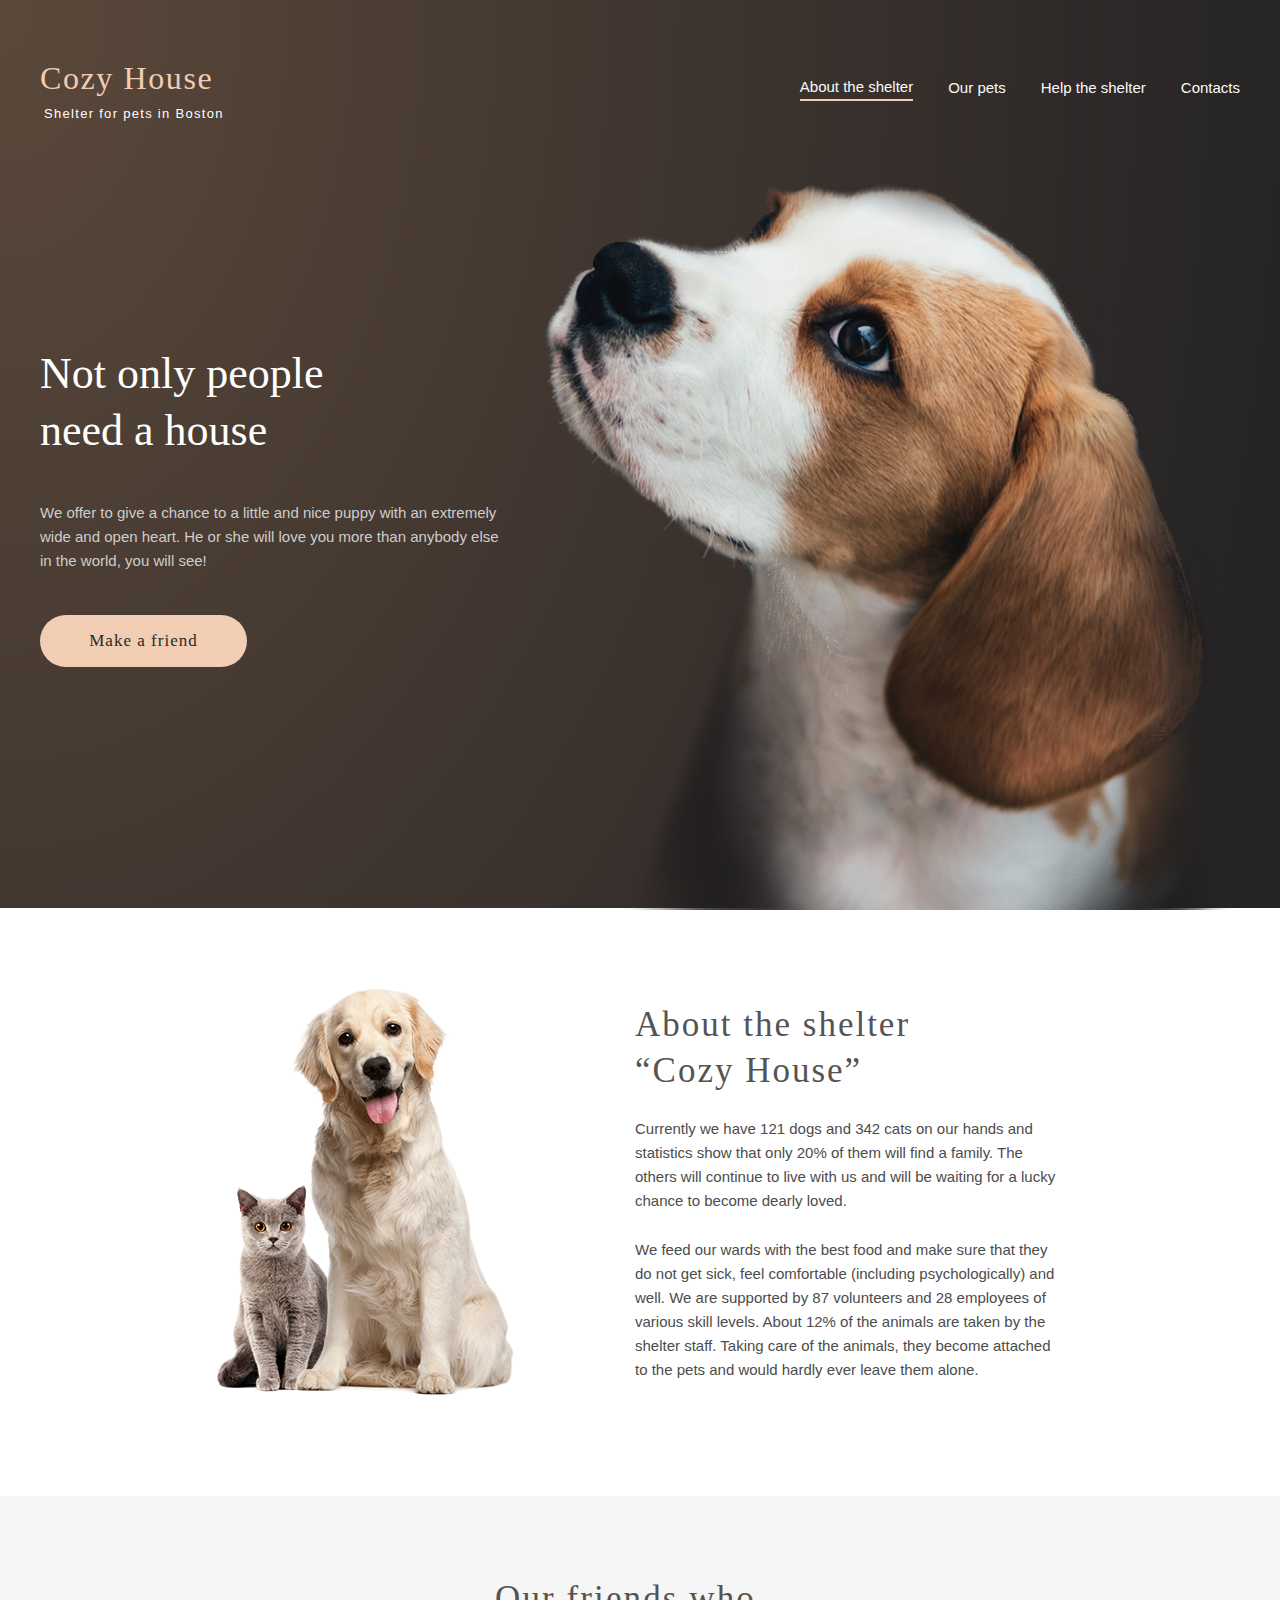
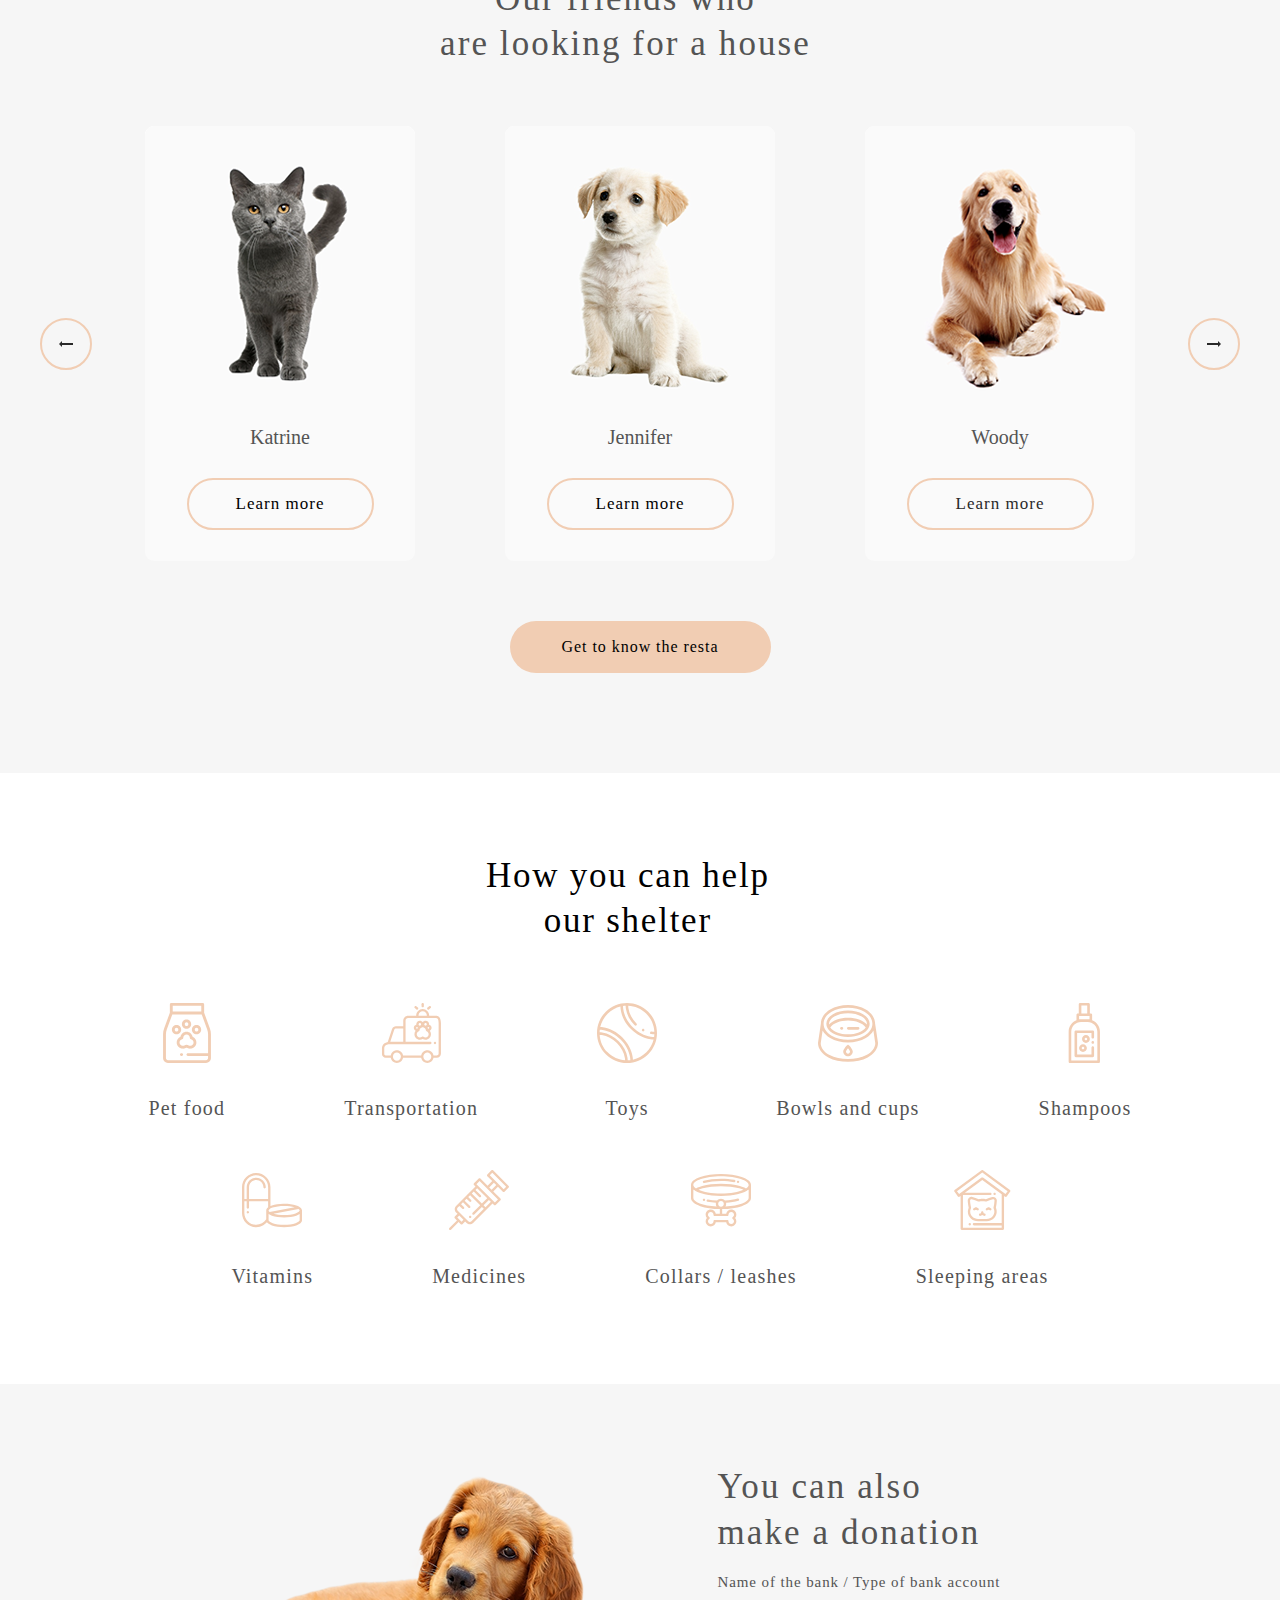
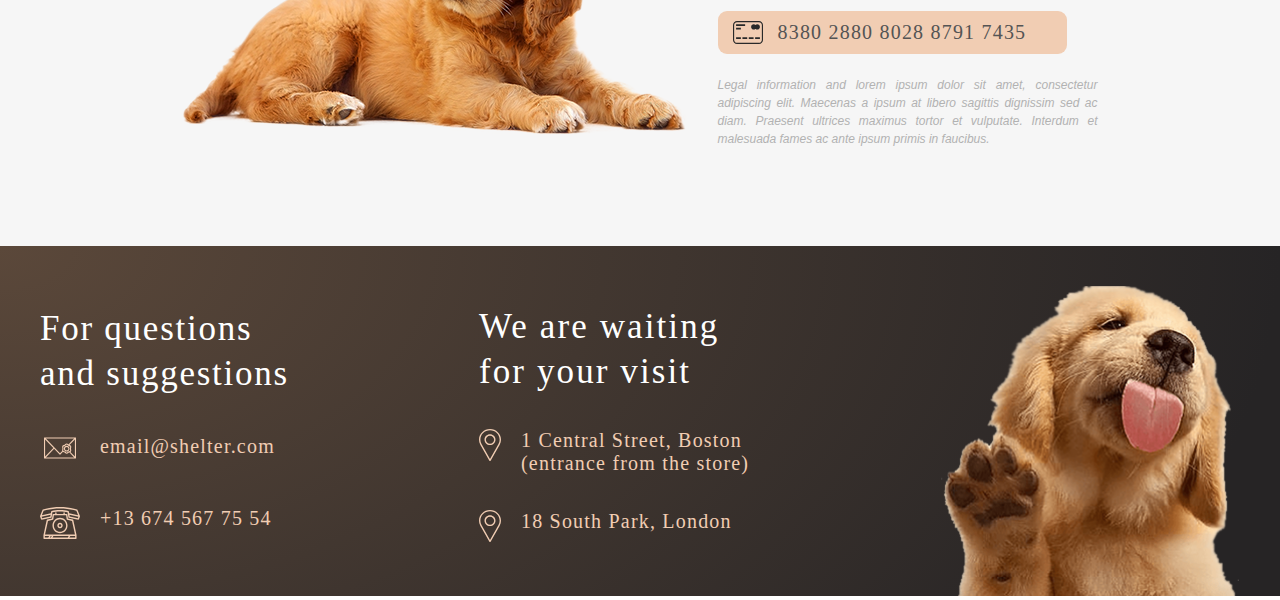
==== commit 09508458: "fix:1280, 768, 320" ====
--- a/shelter/pages/main/index.html
+++ b/shelter/pages/main/index.html
@@ -1,19 +1,18 @@
 <!DOCTYPE html>
 <html lang="en">
-
-<head>
-  <meta charset="UTF-8" />
-  <meta http-equiv="X-UA-Compatible" content="IE=edge" />
-
-  <meta name="viewport" content="width=device-width, initial-scale=1.0" />
-  <link rel="stylesheet" href="normalisze.css" />
-  <link rel="stylesheet" href="style.css" />
-  <script src="index.js" defer></script>
-  <title>Shelter</title>
-</head>
-
-<body>
-  <div class="site">
+  <head>
+    <meta charset="UTF-8" />
+    <meta http-equiv="X-UA-Compatible" content="IE=edge" />
+
+    <meta name="viewport" content="width=device-width, initial-scale=1.0" />
+    <link rel="stylesheet" href="normalisze.css" />
+    <link rel="stylesheet" href="style.css" />
+    <script src="index.js" defer></script>
+    <title>Shelter</title>
+  </head>
+
+  <body>
+    <!-- <div class="site"> -->
 
     <div class="main_header">
       <header class="header">
@@ -21,7 +20,9 @@
           <div class="header_logo">
             <a href="index.html">
               <span class="logo_title">Cozy House</span>
-              <span class="header_descripton_logo">Shelter for pets in Boston</span>
+              <span class="header_descripton_logo"
+                >Shelter for pets in Boston</span
+              >
             </a>
           </div>
           <button class="burger">
@@ -57,190 +58,327 @@
               <h1 class="not_only_title">Not only people need a house</h1>
             </div>
             <div class="not_only_description">
-              <p class="not_only_title_descriptoin">We&nbsp;offer to&nbsp;give a&nbsp;chance to&nbsp;a&nbsp;little and
-                nice puppy with an&nbsp;extremely wide and open heart. He&nbsp;or&nbsp;she will love you more than
-                anybody else in&nbsp;the world, you will see!</p>
-
-            </div>
-            <button onclick="window.location.href = '#our_friends'"
-              class='button not_only_button btn-reset not_only_button_text'>Make a friend</button>
-          </div>
-          <div class="main_foto_only"><img src="../../assets/images/start-screen-puppy.png" class="header_dog"
-              alt="dog"></div>
+              <p class="not_only_title_descriptoin">
+                We&nbsp;offer to&nbsp;give a&nbsp;chance to&nbsp;a&nbsp;little
+                and nice puppy with an&nbsp;extremely wide and open heart.
+                He&nbsp;or&nbsp;she will love you more than anybody else
+                in&nbsp;the world, you will see!
+              </p>
+            </div>
+            <button
+              onclick="window.location.href = '#our_friends'"
+              class="button not_only_button btn-reset not_only_button_text"
+            >
+              Make a friend
+            </button>
+          </div>
+          <div class="main_foto_only">
+            <img
+              src="../../assets/images/start-screen-puppy.png"
+              class="header_dog"
+              alt="dog"
+            />
+          </div>
         </div>
       </div>
     </div>
 
     <div class="main_wrapper_about">
       <div class="about">
-        <div class="about_img"> <img src="../../assets/images/about-pets.png" alt=""></div>
+        <div class="about_img">
+          <img src="../../assets/images/about-pets.png" alt="" />
+        </div>
         <div class="about_text">
           <div class="about_title">
-            <h class="about_title_text">About the shelter<br /> “Cozy House”</h3>
+            <h3 class="about_title_text">
+              About the shelter<br />
+              “Cozy House”
+            </h3>
           </div>
           <div class="about_description1">
-            <p class="about_description_text">Currently we have 121 dogs and 342 cats on our hands and statistics show
-              that only 20% of them will find a family. The others will continue to live with us and will be waiting for
-              a lucky chance to become dearly loved.</p>
+            <p class="about_description_text">
+              Currently we have 121 dogs and 342 cats on our hands and
+              statistics show that only 20% of them will find a family. The
+              others will continue to live with us and will be waiting for a
+              lucky chance to become dearly loved.
+            </p>
           </div>
           <div class="about_description2">
-            <p class="about_description_text">We feed our wards with the best food and make sure that they do not get
-              sick, feel comfortable (including psychologically) and well. We are supported by 87 volunteers and 28
-              employees of various skill levels. About 12% of the animals are taken by the shelter staff. Taking care of
-              the animals, they become attached to the pets and would hardly ever leave them alone.</p>
-          </div>
-        </div>
-      </div>
-    </div>
-    
-<div class="main_wrapper_our_friends">
-<div class="our_friends" id="our_friends">
-  <div class="our_friends_title"><h4 class="our_friends_title_text">
-  Our friends who<br />
-    are looking for a house</h4></div>
-
-<div class="our_friend_slider">
-  <div class="arrow arrow_left_our"><img src="../../assets/icons/Arrow.png" class="arrow_left_right" alt=""></div>
-  <div class="card">
-    <div class="our_friends_img"><img src="../../assets/images/pets-katrine.png" alt=""></div>
-  <p class="name">Katrine</p>
-  <button class="button our_pets_slider_button">Learn more</button>
-
-  </div>
-
-    <div class="card card_gennifer">
-      <div class="our_friends_img"><img src="../../assets/images/pets-jennifer.png" alt=""></div>
-    <p class="name">Jennifer</p>
-    <button class="button our_pets_slider_button">Learn more</button>
-    
-    </div>
- 
-    <div class="card card_woody">
-      <div class="our_friends_img"><img src="../../assets/images/pets-woody.png" alt=""></div>
-    <p class="name">Woody</p>
-    <button class="button our_pets_slider_button our_pets_cad_text">Learn more</button>
-    </div>
-  
-    <div class="arrow"><img src="../../assets/icons/Arrow_right.png" class="arrow_left_right" alt=""></div>
-</div>
-
-<button onclick="window.location.href = '../pets/index.html'" class="button our_pets_content_button">Get to know the restа</button>
-</div>
-</div>
-
-<div class="main_wrapper_help">
-<div class="help" id="help">
-<div class="help_title">
-  <h4 class="help_title_text">How you can help<br />
-    our shelter</h4>
-  
-</div>
-<div class="help_list">
-  <div class="help_item">
-    <a href="#"><img src="../../assets/icons/icon-pet-food.svg" class="help_img" alt=""></a>
-    <p class="help_text_item">Pet food</p>
-  </div>
-  <div class="help_item">
-    <a href="#"><img src="../../assets/icons/icon-transportation.svg"  class="help_img" alt=""></a>
-    <p class="help_text_item">Transportation</p>
-  </div>
-  <div class="help_item">
-    <a href="#"><img src="../../assets/icons/icon-toys.svg" class="help_img" alt=""></a>
-    <p class="help_text_item">Toys          </p>
-  </div>
-  <div class="help_item">
-    <a href="#"><img src="../../assets/icons/icon-bowls-and-cups.svg" class="help_img" alt=""></a>
-    <p class="help_text_item">
-      Bowls and cups</p>
-  </div>
-  <div class="help_item">
-    <a href="#"><img src="../../assets/icons/icon-shampoos.svg"  class="help_img" alt=""></a>
-    <p class="help_text_item">
-      Shampoos
-     </p>
-  </div>
-  <div class="help_item">
-    <a href="#"><img src="../../assets/icons/icon-vitamins.svg" class="help_img" alt=""></a>
-    <p class="help_text_item">Vitamins</p>
-  </div>
-  <div class="help_item">
-    <a href="#"><img src="../../assets/icons/icon-medicines.svg"  class="help_img" alt=""></a>
-    <p class="help_text_item">Medicines</p>
-  </div>
-  <div class="help_item">
-    <a href="#"><img src="../../assets/icons/icon-collars-leashes.svg" class="help_img" alt=""></a>
-    <p class="help_text_item">Collars / leashes</p>
-  </div>
-  <div class="help_item">
-    <a href="#"><img src="../../assets/icons/icon-sleeping-area.svg" class="help_img" alt=""></a>
-    <p class="help_text_item">Sleeping areas</p>
-  </div>  
-</div>
-</div>
-</div>
-
-<div class="main_wrapper_donation">
-
-<div class="in_addition">
-<div class="donation_block">
-<div class="donation_img"><img src="../../assets/images/donation-dog.png" alt=""></div>
-<div class="donation_content">
-  <div class="donation_title"><h4 class="donation_title_text">You can also<br /> make a donation</h4></div>
-  <div class="donation_subtitle"><p class="donation_subtitle_text"> Name of the bank / Type of bank account</p>
-   </div>
-<div class="donation_credit_card">
-  <a href="#">
-  <img src="../../assets/icons/credit-card.svg" class="img_credit_card" alt="">
-
-  <p class="credit_text">8380 2880 8028 8791 7435</p>
-</a>
-</div>
- <div class="donation_legal_information"><p class="donation_legal_information_text"> Legal information and lorem ipsum dolor sit amet, consectetur adipiscing elit. Maecenas a ipsum at libero sagittis dignissim sed ac diam. Praesent ultrices maximus tortor et vulputate. Interdum et malesuada fames ac ante ipsum primis in faucibus. </p></div>
-
-</div>
-</div>
-</div>
-</div>
-
-<div class="main_wrapper_footer">
-  <div class="footer" id="contacts">
-<div class="footer_contact">
-  <div class="footer_contact_title">
-    <h5 class="footer_contact_title_text">For questions and suggestions</h5>
-  </div>
-<div class="footer_phon_mail"><a  class="mail" href="mailto:someone@yoursite.com">
-  <img src="../../assets/icons/icon-email.svg" class="futer_img_icon_mail" alt="">
-  <p class="text_mail">email@shelter.com</p>
-</a>
-  
-</div>
-<div class="footer_phon_mail footer_phone"><a class="phone" href="tel:+79001111111">
-  <img src="../../assets/icons/icon-phone.svg" class="futer_img_icon_phone"  alt="">
-  <p class="text_phone">+13 674 567 75 54</p></a>
-</div>
-</div>
-
-<div class="footer_location">
-  <div class="footer_location_title"><h5 class="footer_location_title_text">We are waiting for your visit</h5>
-  </div>
-
-<div>
-  <a class="footer_Boston" href="https://www.google.ru/maps">
-  <img src="../../assets/icons/pin.svg" class="footer_icon_pin" alt="">
-  <p class="text_adderss">1 Central Street, Boston (entrance from the store)</p></a>
-</div>
-<div><a class="footer_london" href="https://www.google.ru/maps">
-  <img src="../../assets/icons/pin.svg"  class="footer_icon_pin" alt="">
-  <p class="text_adderss">18 South Park, London </p></a>
-</div>
-</div>
-<div class="footer_img_dog">
-  <img src="../../assets/images/footer-puppy.png" alt="">
-</div>
-  </div>
-</div>
-</div> 
-
-</body>
-
-</html>+            <p class="about_description_text">
+              We feed our wards with the best food and make sure that they do
+              not get sick, feel comfortable (including psychologically) and
+              well. We are supported by 87 volunteers and 28 employees of
+              various skill levels. About 12% of the animals are taken by the
+              shelter staff. Taking care of the animals, they become attached to
+              the pets and would hardly ever leave them alone.
+            </p>
+          </div>
+        </div>
+      </div>
+    </div>
+
+    <div class="main_wrapper_our_friends">
+      <div class="our_friends" id="our_friends">
+        <div class="our_friends_title">
+          <h4 class="our_friends_title_text">
+            Our friends who<br />
+            are looking for a house
+          </h4>
+        </div>
+
+        <div class="our_friend_slider">
+          <div class="arrow arrow_left_our">
+            <img
+              src="../../assets/icons/Arrow.png"
+              class="arrow_left_right"
+              alt=""
+            />
+          </div>
+          <div class="card">
+            <div class="our_friends_img">
+              <img src="../../assets/images/pets-katrine.png" alt="" />
+            </div>
+            <p class="name">Katrine</p>
+            <button class="button our_pets_slider_button">Learn more</button>
+          </div>
+
+          <div class="card card_gennifer">
+            <div class="our_friends_img">
+              <img src="../../assets/images/pets-jennifer.png" alt="" />
+            </div>
+            <p class="name">Jennifer</p>
+            <button class="button our_pets_slider_button">Learn more</button>
+          </div>
+
+          <div class="card card_woody">
+            <div class="our_friends_img">
+              <img src="../../assets/images/pets-woody.png" alt="" />
+            </div>
+            <p class="name">Woody</p>
+            <button class="button our_pets_slider_button our_pets_cad_text">
+              Learn more
+            </button>
+          </div>
+
+          <div class="arrow">
+            <img
+              src="../../assets/icons/Arrow_right.png"
+              class="arrow_left_right"
+              alt=""
+            />
+          </div>
+        </div>
+
+        <button
+          onclick="window.location.href = '../pets/index.html'"
+          class="button our_pets_content_button"
+        >
+          Get to know the restа
+        </button>
+      </div>
+    </div>
+
+    <div class="main_wrapper_help">
+      <div class="help" id="help">
+        <div class="help_title">
+          <h4 class="help_title_text">
+            How you can help<br />
+            our shelter
+          </h4>
+        </div>
+        <div class="help_list">
+          <div class="help_item">
+            <a href="#"
+              ><img
+                src="../../assets/icons/icon-pet-food.svg"
+                class="help_img"
+                alt=""
+            /></a>
+            <p class="help_text_item">Pet food</p>
+          </div>
+          <div class="help_item">
+            <a href="#"
+              ><img
+                src="../../assets/icons/icon-transportation.svg"
+                class="help_img"
+                alt=""
+            /></a>
+            <p class="help_text_item">Transportation</p>
+          </div>
+          <div class="help_item">
+            <a href="#"
+              ><img
+                src="../../assets/icons/icon-toys.svg"
+                class="help_img"
+                alt=""
+            /></a>
+            <p class="help_text_item">Toys</p>
+          </div>
+          <div class="help_item">
+            <a href="#"
+              ><img
+                src="../../assets/icons/icon-bowls-and-cups.svg"
+                class="help_img"
+                alt=""
+            /></a>
+            <p class="help_text_item">Bowls and cups</p>
+          </div>
+          <div class="help_item">
+            <a href="#"
+              ><img
+                src="../../assets/icons/icon-shampoos.svg"
+                class="help_img"
+                alt=""
+            /></a>
+            <p class="help_text_item">Shampoos</p>
+          </div>
+          <div class="help_item">
+            <a href="#"
+              ><img
+                src="../../assets/icons/icon-vitamins.svg"
+                class="help_img"
+                alt=""
+            /></a>
+            <p class="help_text_item">Vitamins</p>
+          </div>
+          <div class="help_item">
+            <a href="#"
+              ><img
+                src="../../assets/icons/icon-medicines.svg"
+                class="help_img"
+                alt=""
+            /></a>
+            <p class="help_text_item">Medicines</p>
+          </div>
+          <div class="help_item">
+            <a href="#"
+              ><img
+                src="../../assets/icons/icon-collars-leashes.svg"
+                class="help_img"
+                alt=""
+            /></a>
+            <p class="help_text_item">Collars / leashes</p>
+          </div>
+          <div class="help_item">
+            <a href="#"
+              ><img
+                src="../../assets/icons/icon-sleeping-area.svg"
+                class="help_img"
+                alt=""
+            /></a>
+            <p class="help_text_item">Sleeping areas</p>
+          </div>
+        </div>
+      </div>
+    </div>
+
+    <div class="main_wrapper_donation">
+      <div class="in_addition">
+        <div class="donation_block">
+          <div class="donation_img">
+            <img src="../../assets/images/donation-dog.png" alt="" />
+          </div>
+          <div class="donation_content">
+            <div class="donation_title">
+              <h4 class="donation_title_text">
+                You can also<br />
+                make a donation
+              </h4>
+            </div>
+            <div class="donation_subtitle">
+              <p class="donation_subtitle_text">
+                Name of the bank / Type of bank account
+              </p>
+            </div>
+            <div class="donation_credit_card">
+              <a href="#">
+                <img
+                  src="../../assets/icons/credit-card.svg"
+                  class="img_credit_card"
+                  alt=""
+                />
+
+                <p class="credit_text">8380 2880 8028 8791 7435</p>
+              </a>
+            </div>
+            <div class="donation_legal_information">
+              <p class="donation_legal_information_text">
+                Legal information and lorem ipsum dolor sit amet, consectetur
+                adipiscing elit. Maecenas a ipsum at libero sagittis dignissim
+                sed ac diam. Praesent ultrices maximus tortor et vulputate.
+                Interdum et malesuada fames ac ante ipsum primis in faucibus.
+              </p>
+            </div>
+          </div>
+        </div>
+      </div>
+    </div>
+
+    <div class="main_wrapper_footer">
+      <div class="footer" id="contacts">
+        <div class="footer_contact">
+          <div class="footer_contact_title">
+            <h5 class="footer_contact_title_text">
+              For questions and suggestions
+            </h5>
+          </div>
+          <div class="footer_phon_mail">
+            <a class="mail" href="mailto:someone@yoursite.com">
+              <img
+                src="../../assets/icons/icon-email.svg"
+                class="futer_img_icon_mail"
+                alt=""
+              />
+              <p class="text_mail">email@shelter.com</p>
+            </a>
+          </div>
+          <div class="footer_phon_mail footer_phone">
+            <a class="phone" href="tel:+79001111111">
+              <img
+                src="../../assets/icons/icon-phone.svg"
+                class="futer_img_icon_phone"
+                alt=""
+              />
+              <p class="text_phone">+13 674 567 75 54</p></a
+            >
+          </div>
+        </div>
+
+        <div class="footer_location">
+          <div class="footer_location_title">
+            <h5 class="footer_location_title_text">
+              We are waiting for your visit
+            </h5>
+          </div>
+
+          <div>
+            <a class="footer_Boston" href="https://www.google.ru/maps">
+              <img
+                src="../../assets/icons/pin.svg"
+                class="footer_icon_pin"
+                alt=""
+              />
+              <p class="text_adderss">
+                1 Central Street, Boston (entrance from the store)
+              </p></a
+            >
+          </div>
+          <div>
+            <a class="footer_london" href="https://www.google.ru/maps">
+              <img
+                src="../../assets/icons/pin.svg"
+                class="footer_icon_pin"
+                alt=""
+              />
+              <p class="text_adderss">18 South Park, London</p></a
+            >
+          </div>
+        </div>
+        <div class="footer_img_dog">
+          <img src="../../assets/images/footer-puppy.png" alt="" />
+        </div>
+      </div>
+    </div>
+    <!-- </div>  -->
+  </body>
+</html>
--- a/shelter/pages/main/style.css
+++ b/shelter/pages/main/style.css
@@ -15,7 +15,6 @@
   /* overflow-x: hidden; */
   width: 100%;
   height: 100%;
-
 }
 
 img {
@@ -50,31 +49,31 @@
   width: 100%;
 }
 .main_header {
-  max-width: 1280px;
+  width: 100%;
   background: radial-gradient(100% 215.42% at 0% 0%, #5b483a 0%, #262425 100%),
     linear-gradient(0deg, #211f20, #211f20);
+  margin: 0 auto;
 }
 .header {
   margin: 0 auto;
-  width: 100%;
-
+  max-width: 1200px;
 }
 .header_wrapp {
   margin: 0 auto;
   padding-top: 60px;
-  margin-left: 40px;
-  margin-right: 40px;
+  /* margin-left: 40px;
+  margin-right: 40px; */
   margin-bottom: 60px;
   height: 120px;
   display: flex;
   justify-content: space-between;
   align-items: center;
 }
-.header_logo{
+.header_logo {
   width: 184px;
   height: 58px;
 }
-.logo_title{
+.logo_title {
   margin-bottom: 8px;
   font-family: Georgia;
   font-style: normal;
@@ -82,18 +81,18 @@
   font-size: 32px;
   line-height: 110%;
   letter-spacing: 0.05em;
-  color: #F1CDB3;
-}
-.header_descripton_logo{
+  color: #f1cdb3;
+}
+.header_descripton_logo {
   font-family: Arial;
-font-style: normal;
-font-weight: 400;
-font-size: 13px;
-line-height: 15px;
-letter-spacing: 0.1em;
-color: #FFFFFF;
-}
-.burger{
+  font-style: normal;
+  font-weight: 400;
+  font-size: 13px;
+  line-height: 15px;
+  letter-spacing: 0.1em;
+  color: #ffffff;
+}
+.burger {
   display: none;
 }
 .header_list {
@@ -114,14 +113,13 @@
   line-height: 24px;
   color: #fafafa;
 }
-.header_item{
-
-    margin-right: 35px;
-}
-
- .header_link:hover {
+.header_item {
+  margin-right: 35px;
+}
+
+.header_link:hover {
   border-bottom: 2px solid #f1cdb3;
-} 
+}
 .header ul li:last-child {
   margin-right: 0;
 }
@@ -148,9 +146,9 @@
 }
 
 .main_not_only_wrapper {
-  width: 1280px;
+  max-width: 1200px;
   height: 728px;
-  
+  margin: 0 auto;
 }
 .not_only {
   margin: 0 auto;
@@ -161,7 +159,7 @@
   justify-content: space-between;
 }
 .main_not_only {
-  width:460px;
+  width: 460px;
   height: 322px;
   margin-top: 165px;
   margin-bottom: 42px;
@@ -173,10 +171,10 @@
 .not_only_content_great {
   max-width: 310px;
   height: 114px;
-margin-bottom: 42px;
+  margin-bottom: 42px;
 }
 .not_only_title {
-  font-family: "Georgia";
+  font-family: Georgia;
   font-style: normal;
   font-weight: 400;
   font-size: 44px;
@@ -220,24 +218,20 @@
 
 .main_wrapper_about {
   padding-top: 80px;
- width: 100%;
+  width: 100%;
   height: 588px;
   background: #ffffff;
 }
 
 .about {
- 
   margin: 0 auto;
   max-width: 1200px;
-
-  display: flex;
-  /* justify-content: space-around; */
+  display: flex;
 }
 .about_img {
- max-width: 300px;
+  max-width: 300px;
   height: 408px;
   margin-left: 175px;
-  
 }
 .about_text {
   max-width: 430px;
@@ -251,14 +245,13 @@
   margin-bottom: 25px;
 }
 .about_title_text {
-  letter-spacing:2px;
+  letter-spacing: 2px;
   font-family: "Georgia";
   font-style: normal;
   font-weight: 400;
   font-size: 35px;
   line-height: 130%;
   color: #545454;
-
 }
 .about_description1 {
   margin-bottom: 25px;
@@ -278,24 +271,14 @@
   max-width: 430px;
   height: 144px;
 }
-
-/* .about_description2_text {
-  font-family: "Arial";
-  font-style: normal;
-  font-weight: 400;
-  font-size: 15px;
-  line-height: 160%;
-  color: #4c4c4c;
-} */
 .main_wrapper_our_friends {
- width: 100%;
+  width: 100%;
   height: 877px;
   background: #f6f6f6;
 }
 .our_friends {
   margin: 0 auto;
-  max-width:  1200px;
-  
+  max-width: 1200px;
 }
 .our_friends_title {
   margin: 0 auto;
@@ -320,7 +303,6 @@
 .our_friend_slider {
   margin-bottom: 60px;
   display: flex;
-  /* justify-content: space-between; */
   align-items: center;
   width: 100%;
   height: 435px;
@@ -328,7 +310,6 @@
 .card {
   display: flex;
   flex-direction: column;
-  /* justify-content: center; */
   align-items: center;
   width: 270px;
   height: 435px;
@@ -336,11 +317,11 @@
   border-radius: 9px;
   margin-right: 90px;
 }
-.card_woody{
+.card_woody {
   margin-right: 53px;
 }
 .card:hover {
-box-shadow: 10px 5px 5px #b2b2b2;
+  box-shadow: 10px 5px 5px #b2b2b2;
   cursor: pointer;
 }
 .card:hover .our_pets_slider_button {
@@ -371,8 +352,8 @@
   box-sizing: border-box;
   border-radius: 100px;
 }
-.arrow_left_our{
-margin-right: 53px;
+.arrow_left_our {
+  margin-right: 53px;
 }
 .arrow:hover {
   background-color: rgba(241, 205, 179, 1);
@@ -391,9 +372,8 @@
   border-radius: 100px;
   background-color: transparent;
   font-size: 17px;
-line-height: 130%;
-letter-spacing: 0.06em;
-
+  line-height: 130%;
+  letter-spacing: 0.06em;
 }
 .our_pets_slider_button:hover {
   background-color: rgba(241, 205, 179, 1);
@@ -440,11 +420,11 @@
   text-align: center;
   width: 308px;
   height: 90px;
- 
+
   margin-bottom: 60px;
 }
 .help_title_text {
-  letter-spacing:0.05em;
+  letter-spacing: 0.05em;
   font-family: Georgia;
   font-style: normal;
   font-weight: 400;
@@ -452,15 +432,15 @@
   line-height: 130%;
 }
 .help_list {
-   margin: 0 auto;
+  margin: 0 auto;
   align-items: center;
   max-width: 1026px;
   height: 281px;
-    display: flex;
-    justify-content: center;
-    flex-wrap: wrap;
-    row-gap: 50px;
-    column-gap: 119px;
+  display: flex;
+  justify-content: center;
+  flex-wrap: wrap;
+  row-gap: 50px;
+  column-gap: 119px;
 }
 .help_img {
   width: 60px;
@@ -485,18 +465,17 @@
   text-align: center;
   letter-spacing: 0.06em;
 }
-.help_text_item{
-  font-family: 'Georgia';
-font-style: normal;
-font-weight: 400;
-font-size: 20px;
-line-height: 115%;
-
-
-text-align: center;
-letter-spacing: 0.06em;
-
-color: #545454;
+.help_text_item {
+  font-family: "Georgia";
+  font-style: normal;
+  font-weight: 400;
+  font-size: 20px;
+  line-height: 115%;
+
+  text-align: center;
+  letter-spacing: 0.06em;
+
+  color: #545454;
 }
 .main_wrapper_donation {
   width: 100%;
@@ -509,28 +488,30 @@
   padding-top: 80px;
   width: 90%;
   height: 462px;
- 
 }
 
 .donation_block {
   display: flex;
   justify-content: space-between;
   align-items: center;
- margin: 0 auto;
-  width: 915px;
+  margin: 0 auto;
+  max-width: 915px;
   height: 282px;
 }
 .img_credit_card {
   width: 30px;
   height: 23px;
+  margin-left: 15px;
 }
 .credit_text {
   font-weight: 400;
   font-size: 20px;
   line-height: 115%;
-  display: flex;
-  align-items: center;
-  letter-spacing: 0.06em;
+  display: block;
+  margin-left: 15px;
+  align-items: center;
+  letter-spacing: 0.06em;
+  font-family: Georgia, "Times New Roman", Times, serif;
   color: #545454;
 }
 .donation_content {
@@ -548,22 +529,16 @@
 }
 .donation_title_text {
   font-family: Georgia;
-font-style: normal;
-font-weight: 400;
-font-size: 35px;
-line-height: 130%;
-
-
-display: flex;
-align-items: center;
-letter-spacing: 0.06em;
-
-/* color-dark-l */
-
-color: #545454;
+  font-style: normal;
+  font-weight: 400;
+  font-size: 35px;
+  line-height: 130%;
+  display: flex;
+  align-items: center;
+  letter-spacing: 0.06em;
+  color: #545454;
 }
 .donation_subtitle {
- 
   margin: 0 auto;
   margin-bottom: 20px;
 }
@@ -582,21 +557,17 @@
   width: 349px;
   height: 43px;
   display: flex;
-  /* justify-content: space-evenly;
-  align-items: center; */
   background: #f1cdb3;
   border-radius: 9px;
-  margin: 0 auto;
+  /* margin: 0 auto; */
   margin-bottom: 22px;
 }
-.donation_credit_card a{
+.donation_credit_card a {
   width: 100%;
   display: flex;
-  justify-content: space-evenly;  
-  align-items: center;
-
-}
-.donation_credit_card:hover{
+  align-items: center;
+}
+.donation_credit_card:hover {
   background-color: #f0c1a0;
 }
 .donation_legal_information {
@@ -610,8 +581,8 @@
   font-size: 12px;
   line-height: 18px;
   display: flex;
-align-items: center;
-text-align: justify;
+  align-items: center;
+  text-align: justify;
   color: #b2b2b2;
 }
 
@@ -627,18 +598,17 @@
   max-width: 1200px;
   height: 350px;
   display: flex;
-  /* align-items: center; */
   justify-content: space-between;
 }
 .footer_contact {
-  width: 278px;
+  max-width: 278px;
   height: 273px;
   display: flex;
   flex-direction: column;
   justify-content: space-around;
 }
 .footer_location {
-  width: 300px;
+  max-width: 300px;
   height: 273px;
   display: flex;
   flex-direction: column;
@@ -652,7 +622,7 @@
   width: 278px;
   height: 90px;
 }
-.footer_phon_mail{
+.footer_phon_mail {
   height: 32px;
 }
 .footer_contact_title_text {
@@ -730,519 +700,494 @@
   color: #f1cdb3;
 }
 
-@media (max-width: 1279px){
-
-  .main_header 
-   {
-    
-  width: 100%;
-   height: 1165px;
-   margin: 0 auto;
-  }
- .main_not_only_wrapper{
-  width: 100%;
-   height: 1015px;
-   margin: 0 auto;
-}
+@media (max-width: 1279px) {
+  .main_header {
+    width: 100%;
+    height: 1165px;
+    margin: 0 auto;
+  }
+  .main_not_only_wrapper {
+    width: 100%;
+    height: 1015px;
+    margin: 0 auto;
+  }
   .header_wrapp {
     padding-top: 30px;
     height: 90px;
     margin-left: 30px;
     margin-right: 30px;
   }
-  .not_only{
-   max-width: 100%;
+  .not_only {
+    max-width: 100%;
     height: 1015px;
     display: block;
-
-  }
-  /* .not_only_content_great{
-    margin-bottom: 42px;
-  } */
-.not_only_description{
-  max-width: 460px;
-  
-}
-  .main_not_only{
+  }
+
+  .not_only_description {
+    max-width: 460px;
+  }
+  .main_not_only {
     margin: 0 auto;
     max-width: 460px;
     height: 322px;
-margin-bottom: 100px;
-  }
-  .main_foto_only{
-   
+    margin-bottom: 100px;
+  }
+  .main_foto_only {
     width: 569px;
     height: 593px;
-  margin-left: auto;
-  }
-.not_only_button {
-  display: block;
-  margin: 0 auto;
-}
-.main_wrapper_about{
-  width: 100%;
-  height: 1048px;
-}
-.about{
-  flex-direction: column-reverse;
-  align-items: center;
-}
-.about_text{
-  margin-top: 0;
-  margin-left: 0;
-  margin-bottom: 80px;
-}
-.about_img{
-  margin-left: 0;
-}
-.main_wrapper_our_friends{
-  max-width: 100%;
-}
-.our_friends {
-  margin: 0 auto;
-  max-width:  708px;
-  
-}
-
-.arrow_left_our{
-margin-right: 12px;
-}
-.card{
-  margin-right: 40px;
-}
-.card_gennifer{
-  margin-right: 12px;
-}
-.card_woody{
-  display: none;
-}
-
-.help_list{
-  display: flex;
+    margin-left: auto;
+  }
+  .not_only_button {
+    display: block;
+    margin: 0 auto;
+  }
+  .main_wrapper_about {
+    width: 100%;
+    height: 1048px;
+  }
+  .about {
+    flex-direction: column-reverse;
+    align-items: center;
+  }
+  .about_text {
+    margin-top: 0;
+    margin-left: 0;
+    margin-bottom: 80px;
+  }
+  .about_img {
+    margin-left: 0;
+  }
+  .main_wrapper_our_friends {
+    max-width: 100%;
+  }
+  .our_friends {
+    margin: 0 auto;
+    max-width: 708px;
+  }
+  .arrow_left_our {
+    margin-right: 12px;
+  }
+  .card {
+    margin-right: 40px;
+  }
+  .card_gennifer {
+    margin-right: 12px;
+  }
+  .card_woody {
+    display: none;
+  }
+
+  .help_list {
+    display: flex;
     justify-content: center;
     flex-wrap: wrap;
     row-gap: 57px;
     column-gap: 60px;
     max-width: 630px;
     height: 449px;
-}
-.main_wrapper_help{
-  height: 779px;
-}
-.help_item{    width: 170px;
-  height: 113px;}
-  .main_wrapper_donation{
+  }
+  .main_wrapper_help {
+    height: 779px;
+  }
+  .help_item {
+    width: 170px;
+    height: 113px;
+  }
+  .main_wrapper_donation {
     height: 783px;
   }
-.in_addition{
-  height: 783px;
-}
- 
-  .donation_block{
+  .in_addition {
+    height: 783px;
+  }
+
+  .donation_block {
     height: 603px;
     max-width: 505px;
     flex-direction: column-reverse;
     align-items: center;
   }
-  .main_wrapper_footer{
-    height:639px;
+  .main_wrapper_footer {
+    height: 639px;
     padding-top: 30px;
   }
-  .footer{
-  padding-top: 0;
-    justify-content: start;
+  .footer {
+    padding-top: 0;
     position: relative;
-  
-  }
-  .footer_contact{
+  }
+  .footer_contact {
     margin-left: 64px;
     margin-right: 61px;
     justify-content: start;
   }
-  .footer_contact_title{
+  .footer_contact_title {
     margin-bottom: 43px;
   }
-  .footer_phon_mail{
+  .footer_phon_mail {
     margin-bottom: 43px;
   }
-  .phone{
+  .phone {
     align-items: center;
   }
-  .text_phone{
+  .text_phone {
     display: block;
   }
 
-.footer_location{
-  justify-content: start;
-}
-.footer_location_title
-{
-margin-bottom:34px ;
-}
-.footer_Boston{
-  margin-bottom: 32px;
-  align-items: center;
-}
-
-.footer_img_dog {
+  .footer_location {
+    justify-content: start;
+    margin-right: 67px;
+  }
+  .footer_location_title {
+    margin-bottom: 34px;
+  }
+  .footer_Boston {
+    margin-bottom: 32px;
+    align-items: center;
+  }
+
+  .footer_img_dog {
     position: absolute;
     top: 299px;
     left: 30.5%;
-}
-} 
-@media (max-width: 768px){
-.header_nav{
-  display: none;
-}
-
-.header_wrapp {
-  margin-left: 10px;
-  justify-content: start;
-  margin-right: 0;
-}
-/*подобрать под макет*/
-.header_logo{
-  margin-right: 14%;
-}
-.main_header{
-  height: 823px;
-}
-.burger{
-  
-  display: flex;
-  flex-direction: column;
-  justify-content:space-between;
-  width: 30px;
-  height: 22px;
-background-color: inherit;
-}
-.burger_line{
-display: inline-block;
-  width: 30px;
-  height: 0px;
-  border: 1px solid rgba(241, 205, 179, 1);
-}
-.main_not_only_wrapper {
-  height: 673px;
-}
-.not_only{
-  height: 673px;
-}
-.main_not_only{
-  max-width: 300px;
-  height: 296px;
-  margin-bottom: 105px;
-}
-.not_only_content_great {
-max-width: 263px;
-height: 64px;
-margin: 0 auto;
-margin-bottom: 42px;
-}
-.not_only_title{
-  font-family: Georgia;
-font-style: normal;
-font-weight: 400;
-font-size: 25px;
-line-height: 130%;
-display: flex;
-align-items: center;
-text-align: center;
-letter-spacing: 0.06em;
-color: #FFFFFF;
-
-}
-.not_only_description{
-max-width: 300px;
-height: 96px;
-
-}
-/* .not_only_button{
-  letter-spacing: 0.06em;
-} */
-.not_only_title_descriptoin{
-  font-family: Arial;
-font-style: normal;
-font-weight: 400;
-font-size: 15px;
-line-height: 160%;
-display: flex;
-align-items: center;
-text-align: center;
-color: #CDCDCD;
-}
-.main_foto_only{
-  width:260px ;
-
-height:271.77px ; 
-
-}
-.main_wrapper_about{
-  height: 974px;
-  padding-top: 42.23px;
-}
-.about{
-  max-width: 320px;
-  position: relative;
-}
-.about_text{
-  height: 494px;
-}
-.about_title{
-  max-width: 300px;
-  height: 64px;
-  padding-left: 27px;
-}
-.about_title_text{
-
-font-size: 25px;
-line-height: 130%;
-display: flex;
-align-items: center;
-text-align: center;
-letter-spacing: 0.06em;
-color: #545454;
-}
-.about_description1{
-max-width: 270px;
-height: 144px;
-/* margin-left: 15px;*/
-} 
-.about_description2{
-max-width: 270px;
-height: 239px;
-/* margin-bottom: 42px; */
-/* margin-left: 15px; */
-}
-.about_description_text{
-  line-height: 160%;
-text-align: justify;
-color: #4C4C4C;
-}
-.about_img{
-  position: absolute;
-  max-width: 260px;
-  height: 353.6px;
-  top:534px;
-}
-.main_wrapper_our_friends{
-  height: 791px;
-
-}
-.our_friends{
-  height: 791px;
-  padding-top: 42px;
-}
-.our_friends_title{
-  max-width: 300px;
-  height: 64px;
- padding-top: 0;
- margin-bottom: 38px;
-}
-.our_friends_title_text{
-  font-size: 25px;
-  width: 300px
-}
-.our_friend_slider{
-  max-width: 270px;
-  height: 507px;
-  margin: 0 auto;
-  margin-bottom: 47px;
-  flex-wrap: wrap;
-}
-.arrow_left_our{
-  order: 3;
-}
-.arrow{
-  order: 1;
-  margin-left: 53px;
-}
-.card{
- 
-  margin-right: 0;
-}
-.card_gennifer{
-  display: none;
-}
-.main_wrapper_help{
-  height: 745px;
-}
-.help{
+  }
+}
+@media (max-width: 767px) {
+  .header_nav {
+    display: none;
+  }
+
+  .header_wrapp {
+    margin-left: 10px;
+    justify-content: start;
+    margin-right: 0;
+  }
+  .header_logo {
+    margin-right: 14%;
+  }
+  .main_header {
+    height: 823px;
+  }
+  .burger {
+    display: flex;
+    flex-direction: column;
+    justify-content: space-between;
+    width: 30px;
+    height: 22px;
+    background-color: inherit;
+  }
+  .burger_line {
+    display: inline-block;
+    width: 30px;
+    height: 0px;
+    border: 1px solid rgba(241, 205, 179, 1);
+  }
+  .main_not_only_wrapper {
+    height: 673px;
+  }
+  .not_only {
+    height: 673px;
+  }
+  .main_not_only {
+    max-width: 300px;
+    height: 296px;
+    margin-bottom: 105px;
+  }
+  .not_only_content_great {
+    max-width: 263px;
+    height: 64px;
+    margin: 0 auto;
+    margin-bottom: 42px;
+  }
+  .not_only_title {
+    font-family: Georgia;
+    font-style: normal;
+    font-weight: 400;
+    font-size: 25px;
+    line-height: 130%;
+    display: flex;
+    align-items: center;
+    text-align: center;
+    letter-spacing: 0.06em;
+  }
+  .not_only_description {
+    max-width: 300px;
+    height: 96px;
+  }
+  .not_only_title_descriptoin {
+    font-family: Arial;
+    font-style: normal;
+    font-weight: 400;
+    font-size: 15px;
+    line-height: 160%;
+    display: flex;
+    align-items: center;
+    text-align: center;
+    color: #cdcdcd;
+  }
+  .main_foto_only {
+    width: 260px;
+
+    height: 271.77px;
+  }
+  .main_wrapper_about {
+    height: 974px;
+    padding-top: 42.23px;
+  }
+  .about {
+    max-width: 320px;
+    position: relative;
+  }
+  .about_text {
+    height: 494px;
+  }
+  .about_title {
+    max-width: 300px;
+    height: 64px;
+    padding-left: 27px;
+  }
+  .about_title_text {
+    font-size: 25px;
+    line-height: 130%;
+    display: flex;
+    align-items: center;
+    text-align: center;
+    letter-spacing: 0.06em;
+    color: #545454;
+  }
+  .about_description1 {
+    max-width: 270px;
+    height: 144px;
+  }
+  .about_description2 {
+    max-width: 270px;
+    height: 239px;
+  }
+  .about_description_text {
+    line-height: 160%;
+    text-align: justify;
+    color: #4c4c4c;
+  }
+  .about_img {
+    position: absolute;
+    max-width: 260px;
+    height: 353.6px;
+    top: 534px;
+  }
+  .main_wrapper_our_friends {
+    height: 791px;
+  }
+  .our_friends {
+    height: 791px;
+    padding-top: 42px;
+  }
+  .our_friends_title {
+    max-width: 300px;
+    height: 64px;
+    padding-top: 0;
+    margin-bottom: 38px;
+  }
+  .our_friends_title_text {
+    font-size: 25px;
+    width: 300px;
+  }
+  .our_friend_slider {
+    max-width: 270px;
+    height: 507px;
+    margin: 0 auto;
+    margin-bottom: 47px;
+    flex-wrap: wrap;
+  }
+  .arrow_left_our {
+    order: 3;
+  }
+  .arrow {
+    order: 1;
+    margin-left: 53px;
+  }
+  .card {
+    margin-right: 0;
+  }
+  .card_gennifer {
+    display: none;
+  }
+  .main_wrapper_help {
     height: 745px;
-  padding-top: 42px;
-}
-.help_title{
-  max-width: 220px;
-  height: 64px;
-  margin-bottom: 42px;
-}
-.help_title_text{
-  font-size: 25px;
-}
-.help_list{
-  margin: 0 auto;
-  width: 290px;
-  height: 555px;
-  justify-content: start;
-  row-gap: 30px;
-  column-gap: 30px;
-}
-
-.help_item{
-  width: 130px;
-  height: 87px;
-}
-.help_img{
-  width: 50px;
-  height: 50px;
-  margin-bottom: 20px;
-}
-.help_text_item{
-  font-size: 15px;
-}
-.main_wrapper_donation{
-  height: 542.2px;
-}
-.in_addition{
-  height: 542.2px;
-  padding-top: 42px;
-  width: 100%;
-}
-.donation_content{
-  height: 281px;
-  max-width: 300px;
-}
-.donation_title{
-  height: 64px;
-  width: 300px;
-  margin-bottom: 20px;
-}
-.donation_title_text{
-  font-size: 25px;
-  width: 300px;
-  justify-content: center;
-  text-align: center;
-}
-.donation_subtitle{
- height:  24px;
- width: 273px;
-/* margin: 0 auto; */
-}
-.donation_subtitle_text{
-  line-height: 160%;
-  letter-spacing: 0;
-  text-align: center;
-}
-.donation_credit_card{
-  width: 281px;
-}
-
-.credit_text{
-  letter-spacing: 0;
-  font-size: 15px;
-  line-height: 110%;
-  margin-bottom: 20px;
-}
-.donation_credit_card a{
-  padding: 11px 13px;
-      justify-content:start
-}
-.img_credit_card{
-  margin-right: 18px;
-}
-.credit_text{
-  width: 206px;
-  margin-bottom: 0;
-  font-size: 15px;
-line-height: 110%;
-letter-spacing: 0.06em;
-color: #545454;
-}
-.donation_legal_information{
-  width: 280px;
-  height: 90px;
-  margin: 0 auto;
- 
-}
-.donation_img{
-  width: 260px;
-  height: 135px;
-}
-.donation_block{
-  height: 458px;
-  justify-content: start;
-  width: 300px;
-  row-gap: 44px;
-
-}
-.main_wrapper_footer{
-  height: 810px;
-  /* width: 320px; */
-  padding-top: 29.8px;
-}
-.footer{
-  /* position: static; */
-  flex-direction: column;
-  height: 779px;
-  width: 320px;
-}
-
-.footer_contact{
-  max-width: 278px;height: 208px;
-  margin: 0 auto;
-  margin-bottom: 42px;
-}
-.footer_contact_title{
-  height: 64px;
- 
-}
-.futer_img_icon_mail{
-  margin-left: 10px;
-  margin-right: 23px;
-}
-.futer_img_icon_phone{
-margin-left: 18px;
-margin-right: 22px;
-}
-.phone{
-  width: 260px;
-}
-.footer_contact_title_text{
-  font-size: 25px;
-line-height: 130%;
-text-align: center;
-letter-spacing: 0.06em;
-}
-.footer_phon_mail{
-  width: 251px;
-  height: 32px;
-  margin-bottom: 40px;
-}
-.footer_phone{
-  margin-bottom: 0;
-}
-.footer_location{
-  width: 300px;
-  height: 222px;
- margin: 0 auto;
-}
-.footer_location_title{
-  width: 270px;
-  height: 64px;
-  margin: 0 auto;
-  margin-bottom: 37px;
-}
-.footer_location_title_text{
-  font-size: 25px;
-  margin-bottom: 40px;
-text-align: center;
-}
-.footer_Boston{
-  margin-bottom: 43px;
-}
-.footer_img_dog{
-  width: 260px;height: 269px;
-  top: 511px;
-  left: 9.5%;
-}
-}
+  }
+  .help {
+    height: 745px;
+    padding-top: 42px;
+  }
+  .help_title {
+    max-width: 220px;
+    height: 64px;
+    margin-bottom: 42px;
+  }
+  .help_title_text {
+    font-size: 25px;
+  }
+  .help_list {
+    margin: 0 auto;
+    width: 290px;
+    height: 555px;
+    justify-content: start;
+    row-gap: 30px;
+    column-gap: 30px;
+  }
+
+  .help_item {
+    width: 130px;
+    height: 87px;
+  }
+  .help_img {
+    width: 50px;
+    height: 50px;
+    margin-bottom: 20px;
+  }
+  .help_text_item {
+    font-size: 15px;
+  }
+  .main_wrapper_donation {
+    height: 542.2px;
+  }
+  .in_addition {
+    height: 542.2px;
+    padding-top: 42px;
+    width: 100%;
+  }
+  .donation_content {
+    height: 281px;
+    max-width: 300px;
+  }
+  .donation_title {
+    height: 64px;
+    width: 300px;
+    margin-bottom: 20px;
+  }
+  .donation_title_text {
+    font-size: 25px;
+    width: 300px;
+    justify-content: center;
+    text-align: center;
+  }
+  .donation_subtitle {
+    height: 24px;
+    width: 273px;
+  }
+  .donation_subtitle_text {
+    line-height: 160%;
+    letter-spacing: 0;
+    text-align: center;
+  }
+  .donation_credit_card {
+    width: 281px;
+    margin-left: 10px;
+  }
+
+  .credit_text {
+    letter-spacing: 0;
+    font-size: 15px;
+    line-height: 110%;
+    margin-bottom: 20px;
+  }
+  .donation_credit_card a {
+    justify-content: start;
+  }
+  .img_credit_card {
+    margin-right: 14px;
+    margin-left: 15px;
+  }
+  .credit_text {
+    width: 206px;
+    margin-bottom: 0;
+    font-size: 15px;
+    line-height: 110%;
+    letter-spacing: 0.06em;
+    margin-left: 0;
+    color: #545454;
+  }
+  .donation_legal_information {
+    width: 280px;
+    height: 90px;
+    margin: 0 auto;
+  }
+  .donation_img {
+    width: 260px;
+    height: 135px;
+  }
+  .donation_block {
+    height: 458px;
+    justify-content: start;
+    width: 300px;
+    row-gap: 44px;
+  }
+  .main_wrapper_footer {
+    height: 810px;
+
+    padding-top: 29.8px;
+  }
+  .footer {
+    flex-direction: column;
+    height: 779px;
+    width: 320px;
+    justify-content: start;
+  }
+
+  .footer_contact {
+    max-width: 278px;
+    height: 208px;
+    margin: 0 auto;
+    margin-bottom: 42px;
+  }
+  .footer_contact_title {
+    height: 64px;
+  }
+  .futer_img_icon_mail {
+    margin-left: 10px;
+    margin-right: 23px;
+  }
+  .futer_img_icon_phone {
+    margin-left: 18px;
+    margin-right: 22px;
+  }
+  .phone {
+    width: 260px;
+  }
+  .footer_contact_title_text {
+    font-size: 25px;
+    line-height: 130%;
+    text-align: center;
+    letter-spacing: 0.06em;
+  }
+  .footer_phon_mail {
+    width: 251px;
+    height: 32px;
+    margin-bottom: 40px;
+  }
+  .footer_phone {
+    margin-bottom: 0;
+  }
+  .footer_location {
+    width: 300px;
+    height: 222px;
+    margin: 0 auto;
+  }
+  .footer_location_title {
+    width: 270px;
+    height: 64px;
+    margin: 0 auto;
+    margin-bottom: 37px;
+  }
+  .footer_location_title_text {
+    font-size: 25px;
+    margin-bottom: 40px;
+    text-align: center;
+  }
+  .footer_Boston {
+    margin-bottom: 43px;
+  }
+  .footer_img_dog {
+    width: 260px;
+    height: 269px;
+    top: 511px;
+    left: 9.5%;
+  }
+}
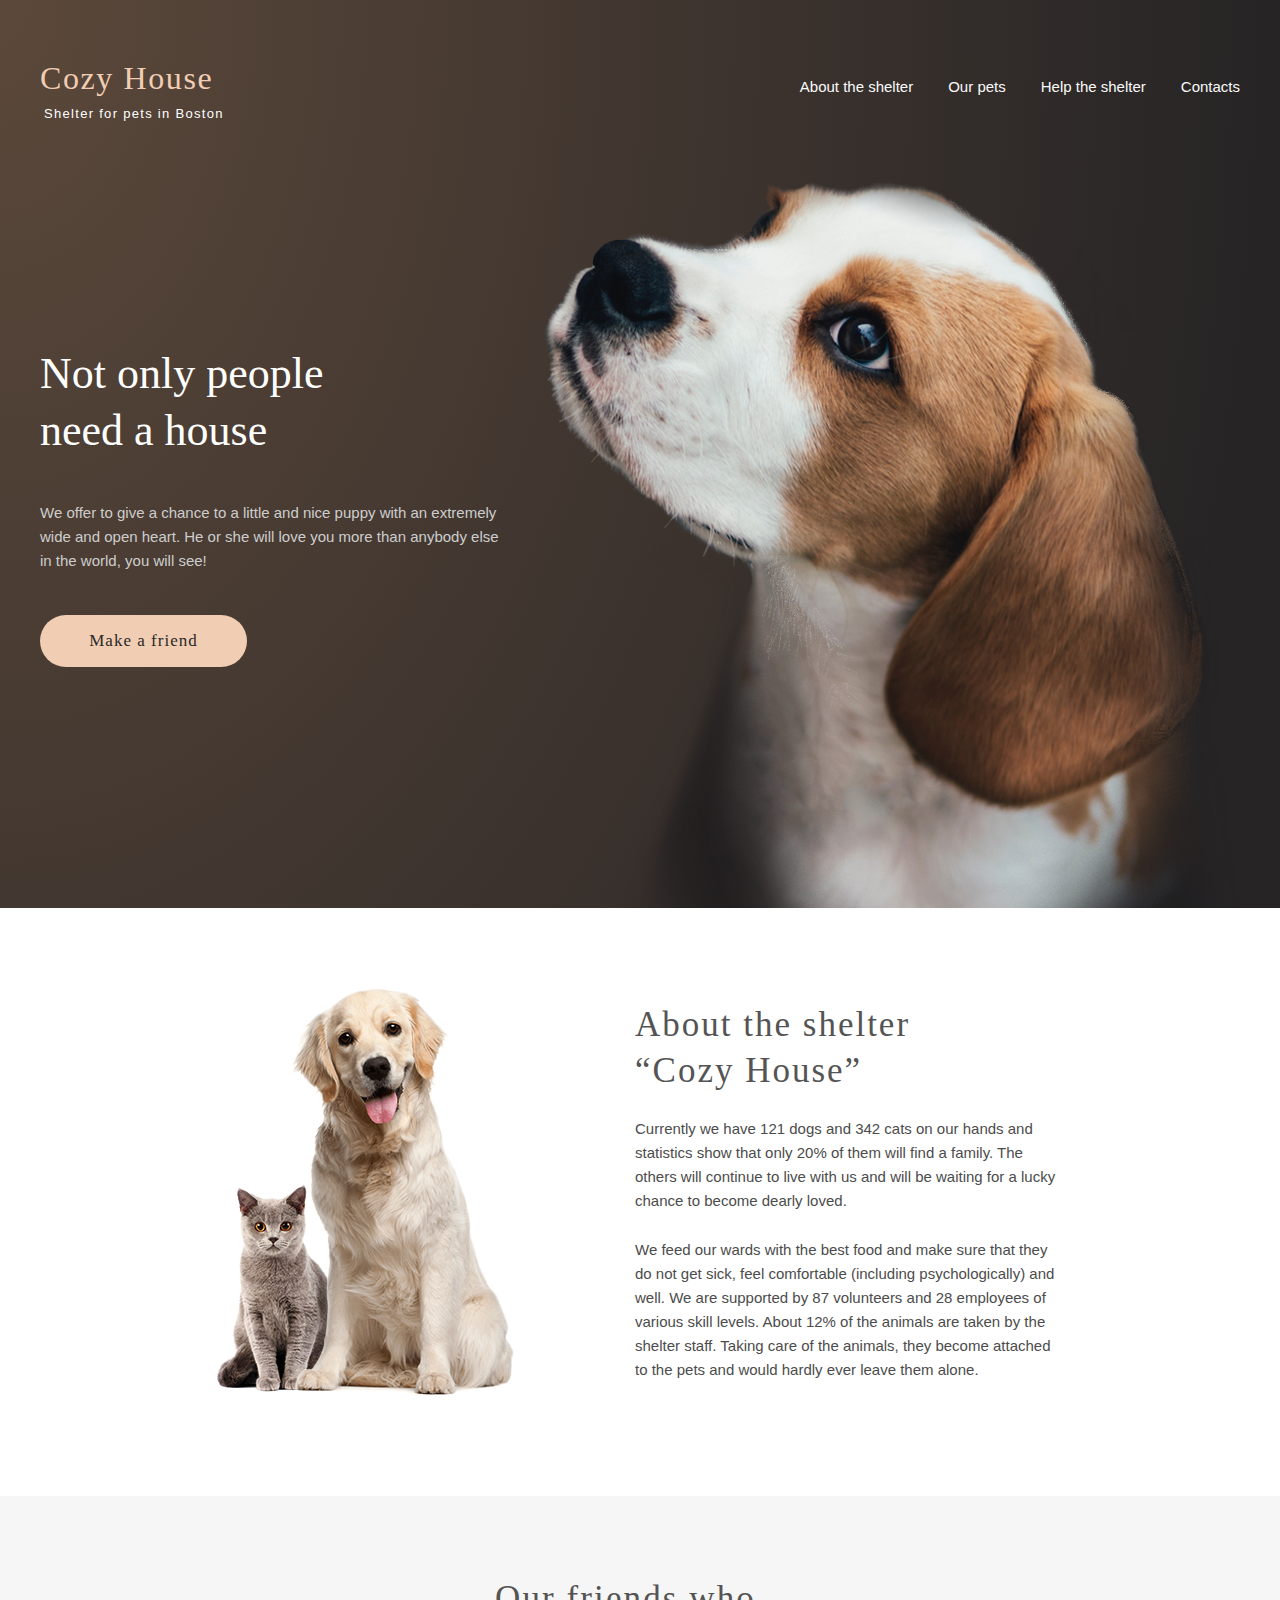
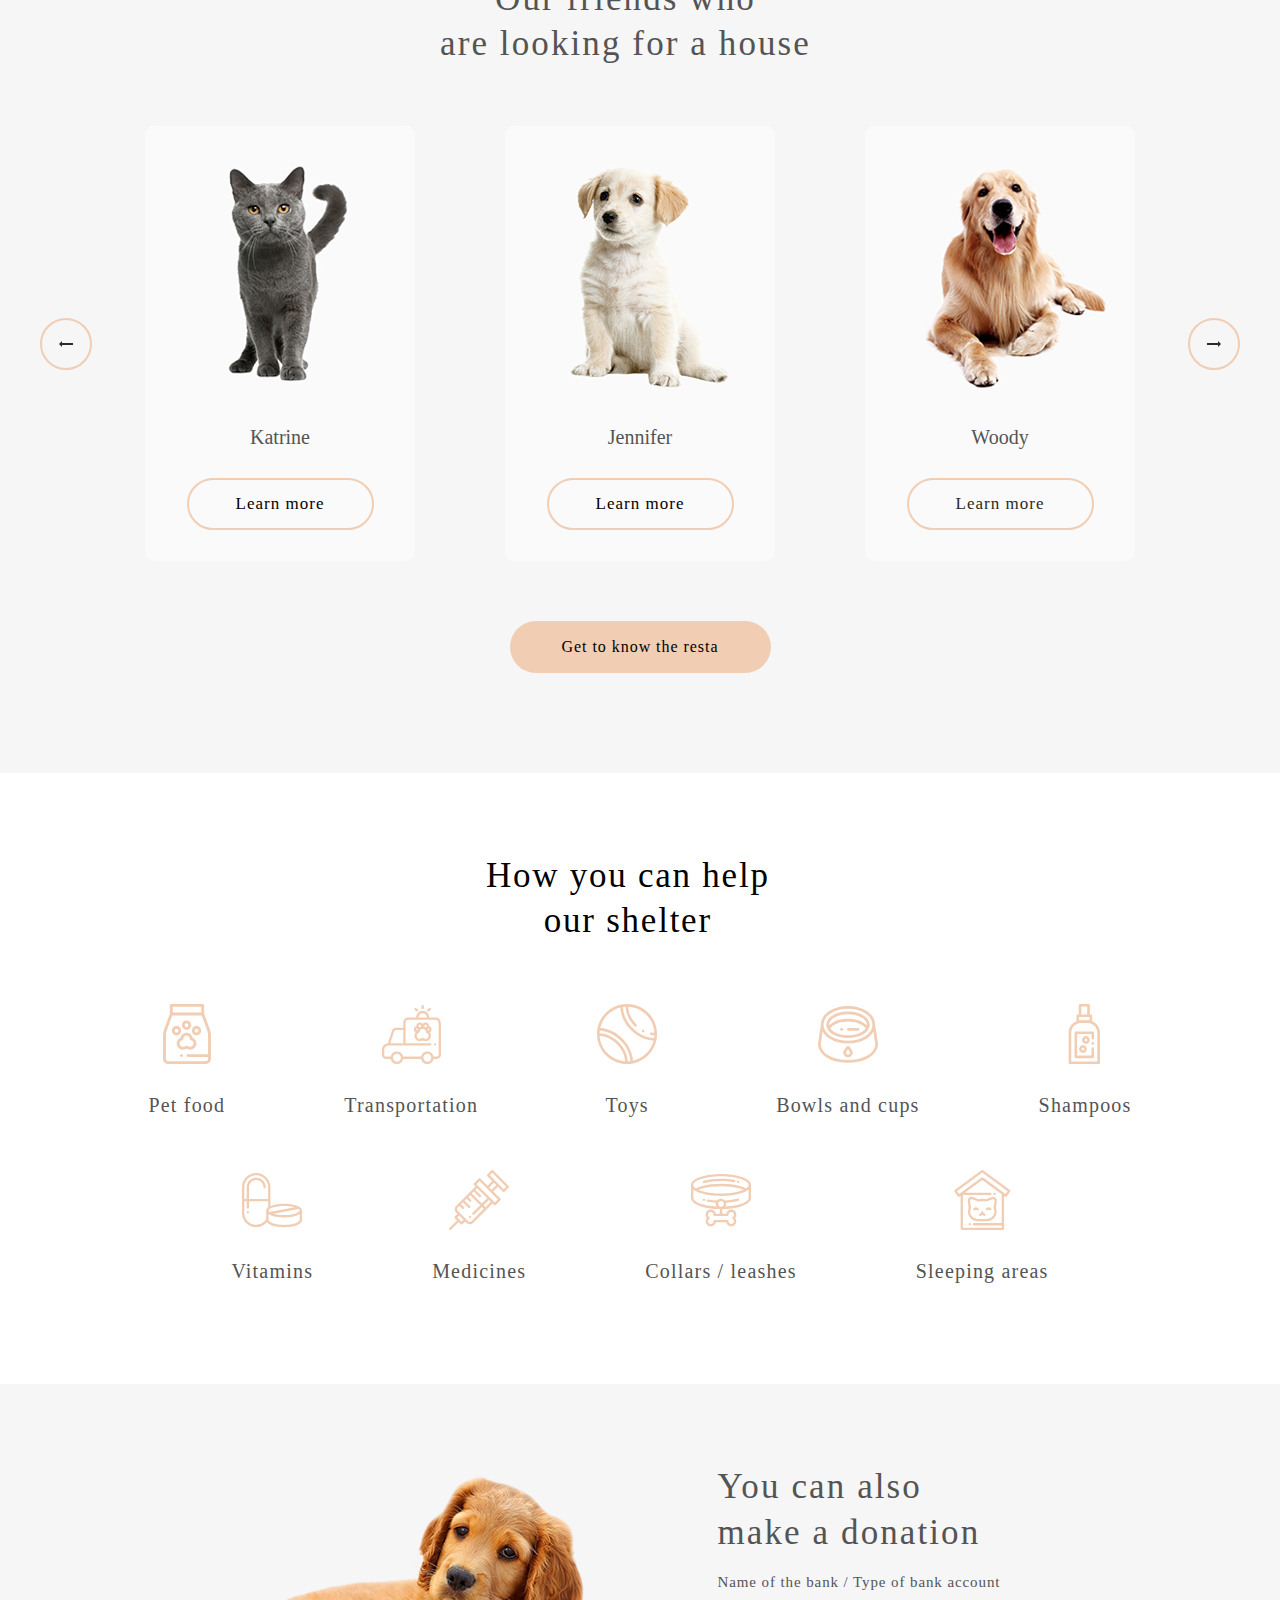
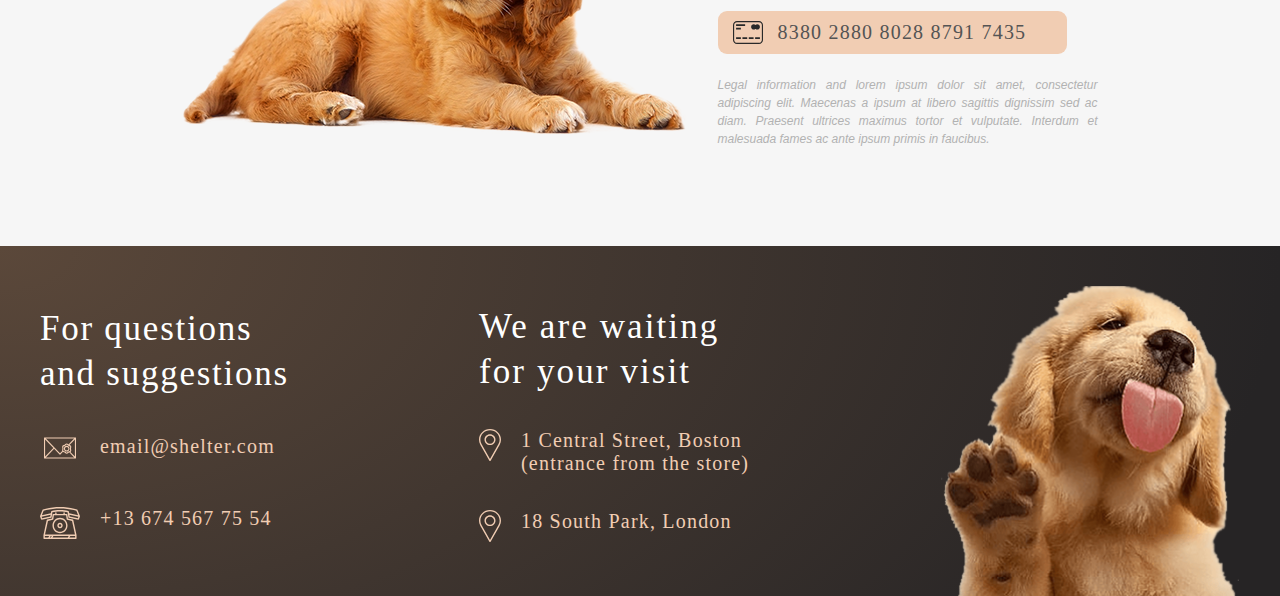
==== commit 75f16f72: "feat:add burger and popub" ====
--- a/shelter/pages/main/index.html
+++ b/shelter/pages/main/index.html
@@ -7,11 +7,11 @@
     <meta name="viewport" content="width=device-width, initial-scale=1.0" />
     <link rel="stylesheet" href="normalisze.css" />
     <link rel="stylesheet" href="style.css" />
-    <script src="index.js" defer></script>
+ 
     <title>Shelter</title>
   </head>
 
-  <body>
+  <body class="body">
     <!-- <div class="site"> -->
 
     <div class="main_header">
@@ -25,16 +25,37 @@
               >
             </a>
           </div>
-          <button class="burger">
-            <span class="burger_line"></span>
-            <span class="burger_line"></span>
-            <span class="burger_line"></span>
-          </button>
+        
+           
+  <div class="burger">
+    <!-- <input id="menu__toggle" type="checkbox" /> -->
+    <div class="menu__btn">
+      <span></span>
+    </div>
+<div class="burger_center">
+  <div class="lable_burger">
+    <div class="title_burger"><h1>Cozy House</h1></div>
+    <div class="subtitle_burger"><p>Shelter for pets in Boston</p>
+      </div>
+  </div>
+
+    <ul class="menu__box">
+
+      <li><a class="menu__item" href="#">About the shelter</a></li>
+      <li><a class="menu__item" href="../pets/index.html">Our pets</a></li>
+      <li><a class="menu__item" href="#help">Help the shelter</a></li>
+      <li><a class="menu__item" href="#contacts">Contacts</a></li>
+    
+    </ul>
+
+</div>
+  </div>
+          
           <nav class="header_nav">
             <div class="header_list">
               <ul class="header_list_ul list-reset">
-                <li class="header_item border">
-                  <a href="" class="header_link">About the shelter</a>
+               <li class="header_item">    <!--  сдесь был бордер -->
+                  <a href="#" class="header_link">About the shelter</a>
                 </li>
                 <li class="header_item">
                   <a href="../pets/index.html" class="header_link">Our pets</a>
@@ -134,25 +155,26 @@
               alt=""
             />
           </div>
-          <div class="card">
+          <div class="card popub_link">
             <div class="our_friends_img">
-              <img src="../../assets/images/pets-katrine.png" alt="" />
+              <img src="../../assets/images/pets-katrine.png"  class="img_for_popub"
+              alt="" />
             </div>
             <p class="name">Katrine</p>
             <button class="button our_pets_slider_button">Learn more</button>
           </div>
 
-          <div class="card card_gennifer">
+          <div class="card card_gennifer popub_link">
             <div class="our_friends_img">
-              <img src="../../assets/images/pets-jennifer.png" alt="" />
+              <img src="../../assets/images/pets-jennifer.png" class="img_for_popub" alt="" />
             </div>
             <p class="name">Jennifer</p>
             <button class="button our_pets_slider_button">Learn more</button>
           </div>
 
-          <div class="card card_woody">
+          <div class="card card_woody popub_link">
             <div class="our_friends_img">
-              <img src="../../assets/images/pets-woody.png" alt="" />
+              <img src="../../assets/images/pets-woody.png" class="img_for_popub" alt="" />
             </div>
             <p class="name">Woody</p>
             <button class="button our_pets_slider_button our_pets_cad_text">
@@ -378,7 +400,34 @@
           <img src="../../assets/images/footer-puppy.png" alt="" />
         </div>
       </div>
-    </div>
-    <!-- </div>  -->
+    </div> 
+   <div class="popub" id="popub">
+     
+<div class="popub_body">
+  <div class="popub_content">
+  <div class="popub_conteiner_close">
+  <a href="#" class='popub_close'><div class="popub_close_center"><img src="../../assets/icons/Vector.png" alt=""></div></a>
+</div>
+<div class="conteiner_pets">
+   <div class="popub_img_pets"><img src="" alt="" class="popub_img"></div>
+<div class="popub_text">
+  <div class="popub_text_name">Не успеваю, не знаю пока как засунуть описание ,  можете проверить через пару дней?
+    Спасибо
+     </div>
+  <div class="popub_text_breed"></div>
+ <div class="popub_text_description"></div>
+<ul>
+  <li>Age:</li>
+  <li>Inoculations:</li>
+  <li>Diseases:</li>
+  <li>Parasites:</li>
+</ul>
+</div></div>
+
+</div>
+</div>
+
+   </div>
+    <script src="script.js"></script>
   </body>
 </html>
--- a/shelter/pages/main/style.css
+++ b/shelter/pages/main/style.css
@@ -16,11 +16,15 @@
   width: 100%;
   height: 100%;
 }
-
+.body.lock{
+  overflow: hidden;
+
+}
 img {
   width: 100%;
   height: 100%;
   object-fit: contain; /*не меняло пропорции и сохраняло соотношение сторон */
+  display: block;
   flex-shrink: 0; /*избежать икажения изоьражения*/
 }
 a {
@@ -700,6 +704,102 @@
   color: #f1cdb3;
 }
 
+/*popub start*/
+.popub{ 
+  position: fixed;
+  width: 100%;
+  height: 100%;
+  background-color:rgba(0,0,0,0.8);
+  top:0;
+  left: 0;
+  opacity: 0;
+  visibility: hidden;
+  transition: all 0.8s ease 0s;
+}
+.popub.open{
+  opacity: 1;
+  visibility: visible;
+}
+.popub.open .popub_content{
+  transform: perspective(600px) translate(0px, 0%) rotate(0deg);
+opacity: 1;
+}
+.popub_area{
+  position: absolute;
+  width: 100%;
+
+  height: 100%;
+  top: 0;left: 0;
+}
+.popub_body{
+  min-height: 100%;
+  display: flex;
+  align-items: center;
+  justify-content: center;
+  
+}
+ 
+.popub_content{
+  background-color: #f6f6f6;
+  color: #211f20;
+  max-width: 952px;
+  height: 552px;
+  border-radius: 9px;
+  position: relative;
+  transition: all 0.3 ease 0s;
+  opacity: 0;
+  transform: translate(0px, -100%);
+  
+}
+
+  .popub_conteiner_close{
+    display: flex;
+    justify-content: center;
+    align-items: center;
+    width: 52px;
+    height: 52px;
+    border-radius: 50%;
+    background-color: #f1cdb3;
+   margin-left:900px;
+  }
+.popub_close_center{
+
+width: 12px;height: 12px;
+
+}
+ .conteiner_pets{
+ display: flex; 
+}
+.popub_img_pets{
+width: 500px;
+height: 500px;
+background-color: #FFFFFF;
+
+border-radius:0 0 0  9px  ;
+}
+.popub_img{
+  border-radius:0 0 0  9px  ;
+}
+.popub_text{
+  width: 400px;
+  height: 500px;
+  background-color: rgb(162, 198, 131);
+}
+  .popub_text_name{}
+.popub_text_breed{}
+.popub_text_description{}
+
+
+
+
+
+
+
+
+
+
+
+/*popub end*/
 @media (max-width: 1279px) {
   .main_header {
     width: 100%;
@@ -854,6 +954,150 @@
   .header_nav {
     display: none;
   }
+/*бургер меню*/
+
+
+/* стилизуем кнопку */
+
+.menu__btn {
+  display: flex; /* используем flex для центрирования содержимого */
+  align-items: center;  /* центрируем содержимое кнопки */
+  position: fixed;
+  top: 43px;
+  left:calc(100% - 58px); 
+  width: 26px;
+  height: 26px;
+  cursor: pointer;
+  z-index: 3;
+
+}
+/* добавляем "гамбургер" */
+.menu__btn > span,
+.menu__btn > span::before,
+.menu__btn > span::after {
+  display: block;
+  position: absolute;
+  width: 100%;
+  height: 2px;
+  background-color:  #F1CDB3;
+  transition: 0.6s;
+  transform-style: preserve-3d; 
+}
+.menu__btn > span::before {
+  content: '';
+  top: -8px;
+}
+.menu__btn > span::after {
+  content: '';
+  top: 8px;
+}
+/* контейнер меню */
+.burger_center {
+  display: block;
+  position: fixed;
+  /* visibility: hidden; */
+  top: 0;
+ /* left: calc(100% - 300px); */
+  right: -100%;
+  width: 320px;
+  height: 100%;
+  margin: 0;
+ transition: all 0.3s ease 0.3s;
+  list-style: none;
+  text-align: center;
+background: #292929;
+  box-shadow: 1px 0px 6px rgba(0, 0, 0, .2);
+  
+}
+/* элементы меню */
+.title_burger{
+  margin-top: 30px;
+  margin-bottom: 10px;
+  margin-left: 10px;
+  width: 184px;
+  height: 35px;
+  
+}
+.title_burger h1{
+  font-family: 'Georgia';
+  font-style: normal;
+  font-weight: 400;
+  font-size: 32px;
+  line-height: 110%;
+  letter-spacing: 0.05em;
+  color: #F1CDB3;
+  margin-bottom: 158px;
+}
+.subtitle_burger{
+  width: 179px;
+height: 15px;
+
+font-family: 'Arial';
+font-style: normal;
+font-weight: 400;
+font-size: 13px;
+line-height: 15px;
+margin-left: 14px;
+
+margin-bottom: 158px;
+}
+.subtitle_burger p{
+letter-spacing: 0.09em;
+color: #FFFFFF;
+}
+.burger_center{
+
+
+text-decoration: none
+}
+
+
+.menu__box{
+  list-style-type: none;
+  display:flex;
+  flex-direction: column;
+  justify-content: space-between;
+  height: 327px;
+}
+.menu__item {
+ 
+  margin-bottom: 43px;
+  color: #FAFAFA;
+  font-family: 'Arial';
+  font-style: normal;
+  font-weight: 400;
+  font-size: 32px;
+  line-height: 160%;
+  text-decoration: none;
+ 
+}
+ .menu__item:hover {
+border-bottom:2px solid #F1CDB3;;
+}
+
+.menu__btn.active > span {
+  transition: 0.6s;
+  transform-style: preserve-3d; 
+        
+transform: rotate(90deg);
+
+}
+
+.burger_center.active {
+overflow: auto;
+ transition: all 0.3s ease 0.3s;
+ -webkit-transition: all 0.3s ease 0.3s;
+ -moz-transition: all 0.3s ease 0.3s;
+ -o-transition: all 0.3s ease 0.3s;
+
+right: 0
+
+} 
+
+
+
+/*закончили с кнопкой*/
+
 
   .header_wrapp {
     margin-left: 10px;
@@ -870,9 +1114,13 @@
     display: flex;
     flex-direction: column;
     justify-content: space-between;
+    position: fixed;
+    top: 43px;
+    left: calc(100% - 58px);
     width: 30px;
     height: 22px;
     background-color: inherit;
+    z-index: 3;
   }
   .burger_line {
     display: inline-block;
